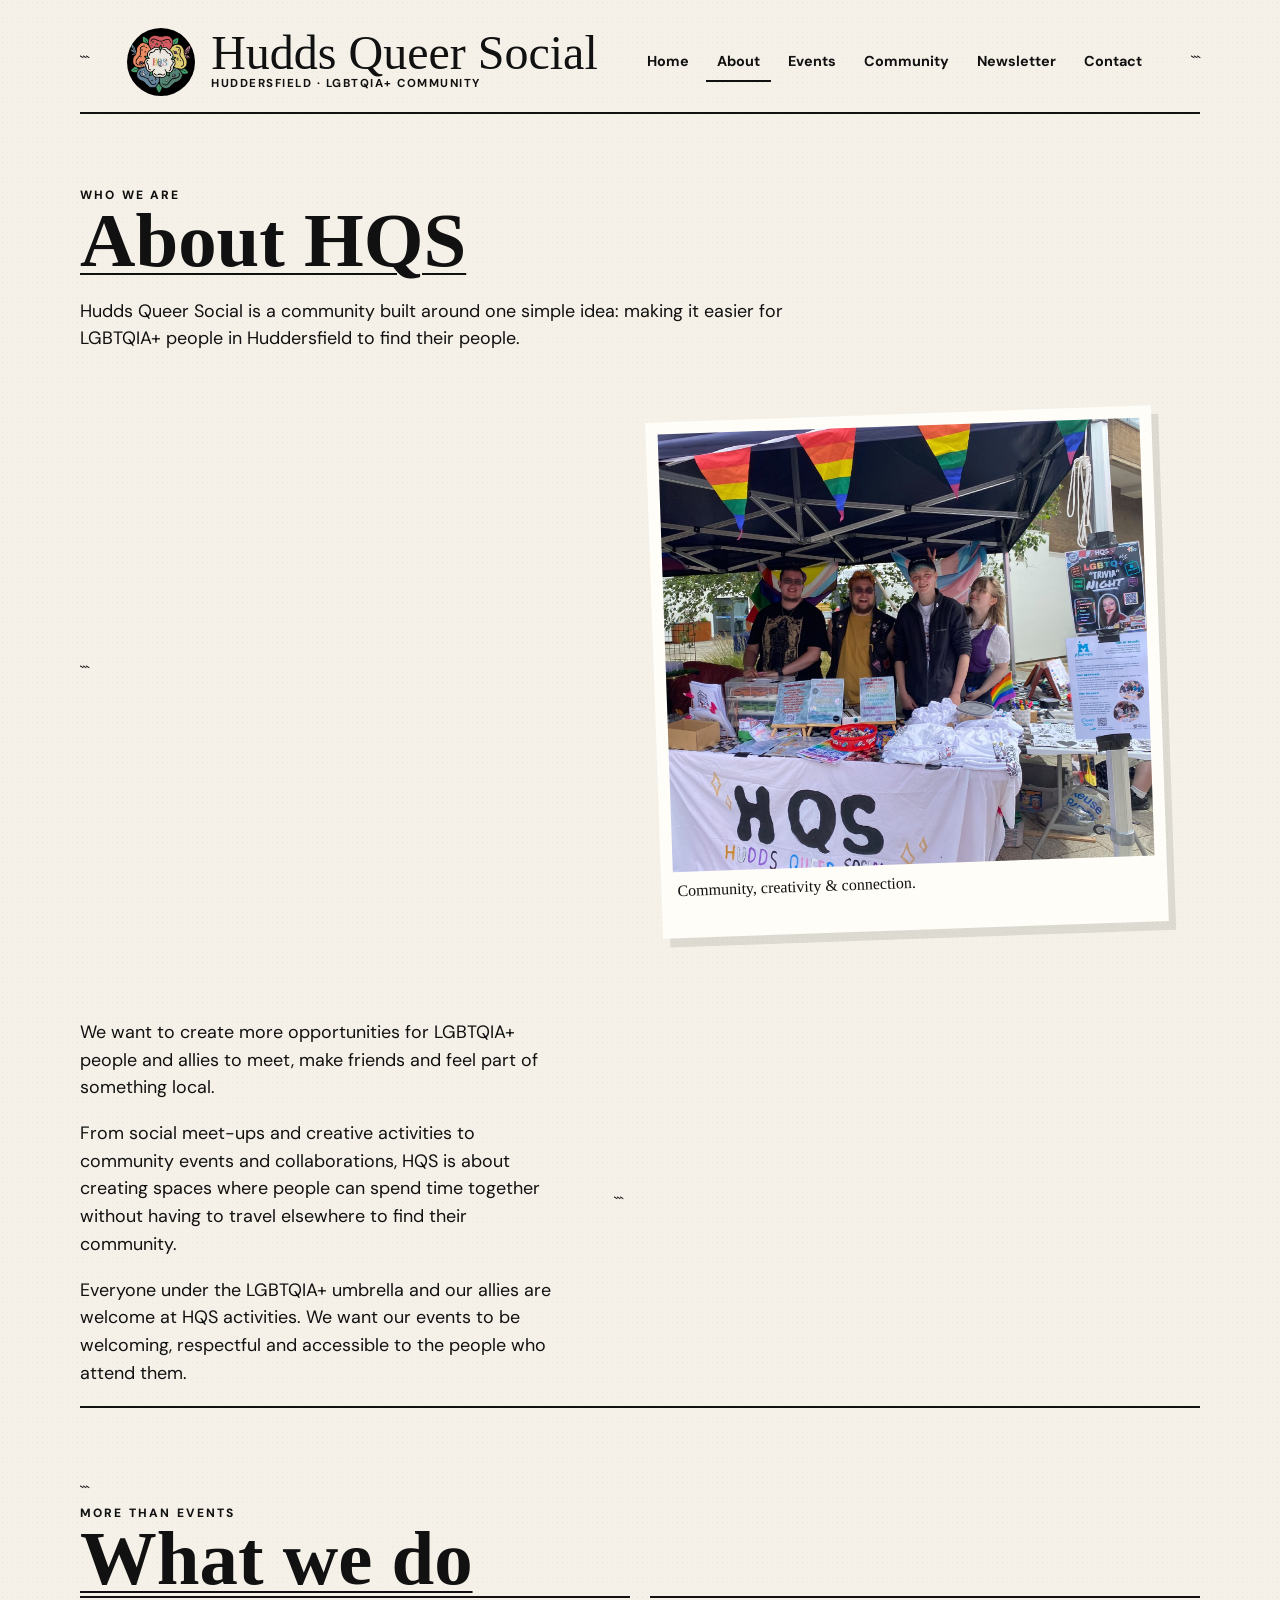
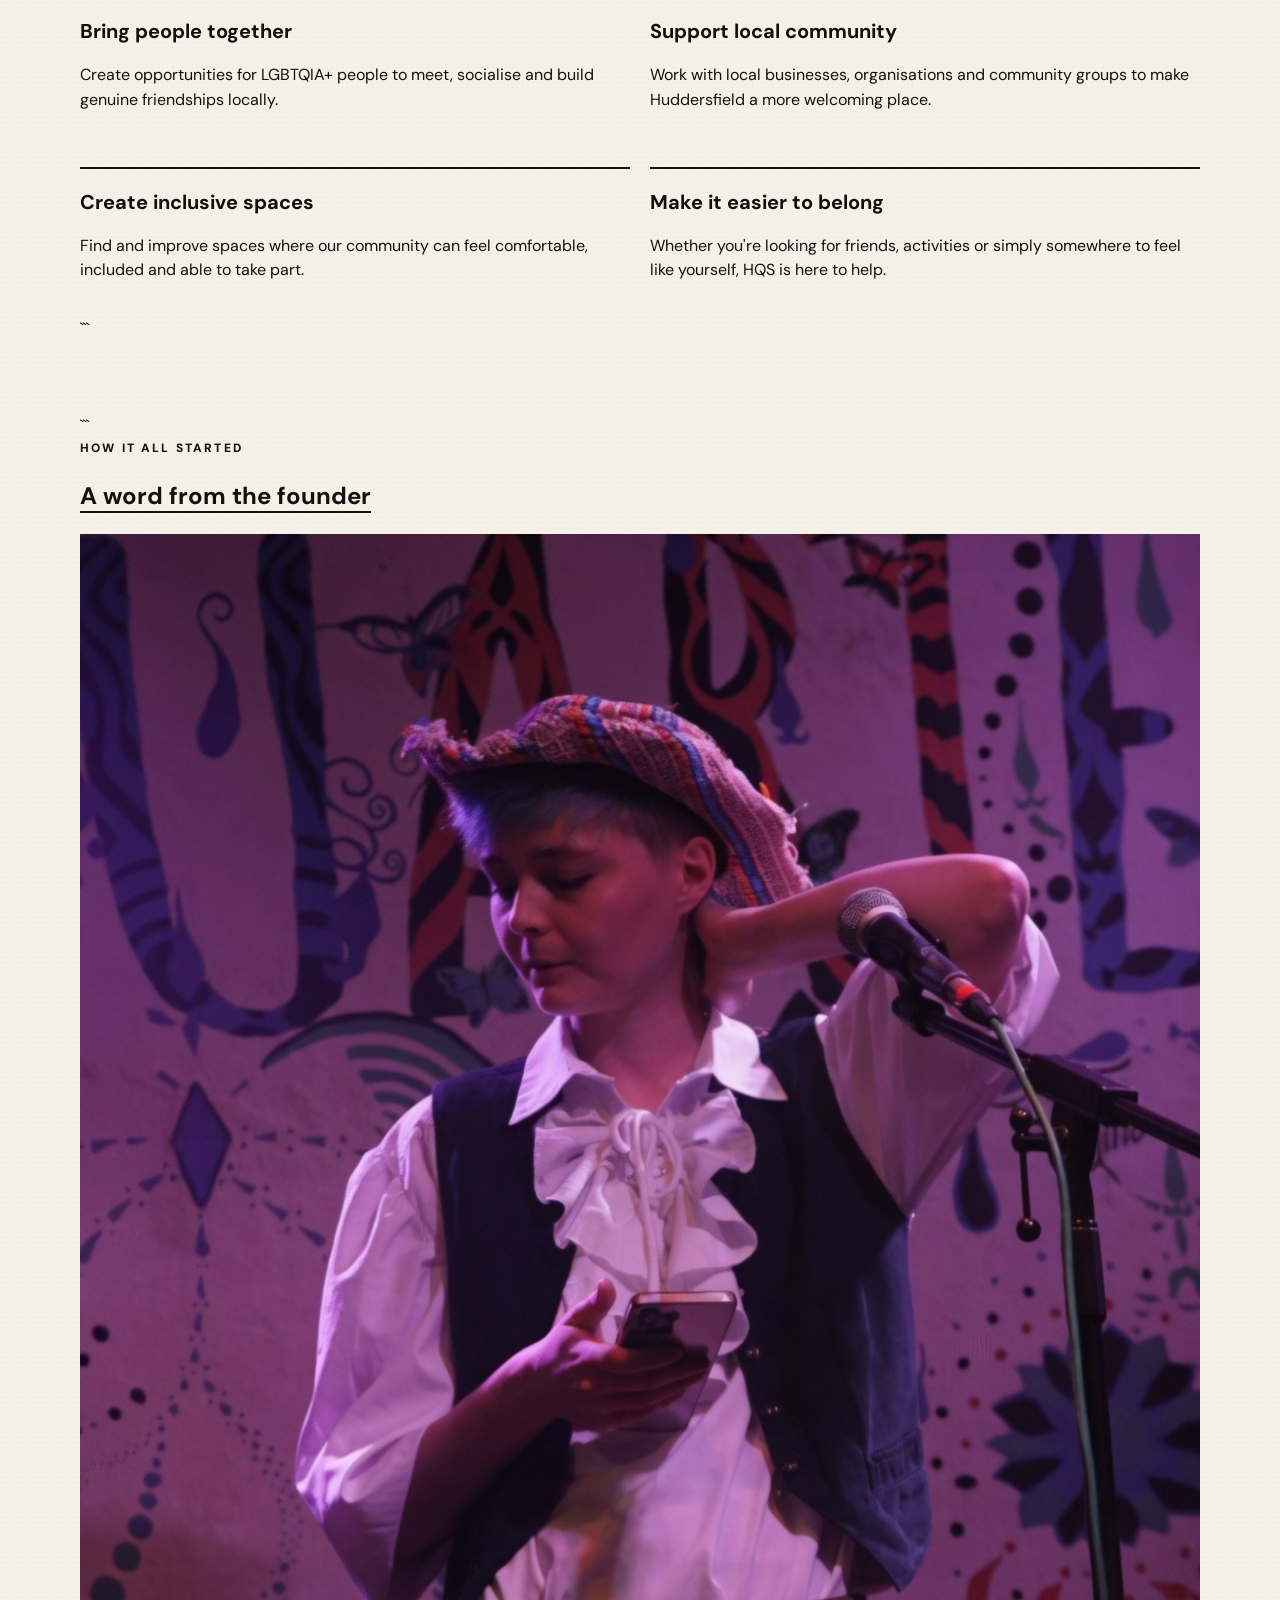
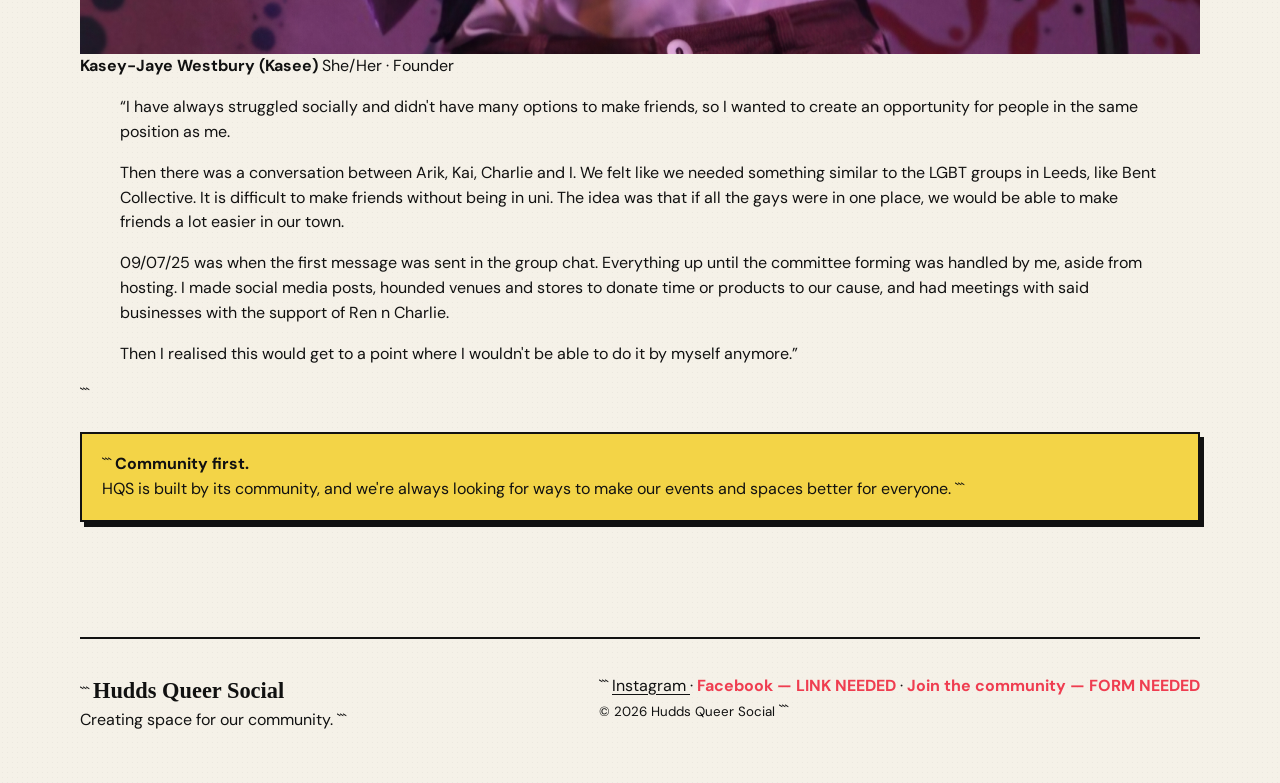
==== about.html @ 6a16d5b5 "Refactor about.html for improved structure and clarity" ====
<!doctype html>

<html lang="en-GB">

<head>
<meta charset="utf-8">
<meta name="viewport" content="width=device-width, initial-scale=1">

<title>About | Hudds Queer Social</title>

<meta
name="description"
content="Learn more about Hudds Queer Social, our community and the people behind it."

>

<link rel="stylesheet" href="style.css">
</head>

<body>

<div class="site">

<!-- HEADER -->

<header>

  <div class="topline">

```
<a class="brand" href="index.html">

  <img
    src="assets/hqs-logo.jpg"
    alt="Hudds Queer Social logo"
  >

  <div>

    <div class="brand-title">
      Hudds Queer Social
    </div>

    <div class="brand-sub">
      Huddersfield · LGBTQIA+ Community
    </div>

  </div>

</a>


<!-- MOBILE MENU BUTTON -->

<button
  class="menu-toggle"
  type="button"
  aria-label="Open navigation"
  aria-expanded="false"
  aria-controls="main-navigation"
  onclick="toggleMenu()"
>
  ☰
</button>


<!-- NAVIGATION -->

<nav
  id="main-navigation"
  aria-label="Main navigation"
>

  <a href="index.html">
    Home
  </a>

  <a
    href="about.html"
    aria-current="page"
  >
    About
  </a>

  <a href="events.html">
    Events
  </a>

  <a href="community.html">
    Community
  </a>

  <a href="newsletter.html">
    Newsletter
  </a>

  <a href="contact.html">
    Contact
  </a>

</nav>
```

  </div>

</header>

<!-- MAIN -->

<main class="page">

  <!-- INTRO -->

  <div class="kicker">
    Who we are
  </div>

  <h1 class="page-title under">
    About HQS
  </h1>

  <p class="page-intro">
    Hudds Queer Social is a community built around one simple idea:
    making it easier for LGBTQIA+ people in Huddersfield to find
    their people.
  </p>

  <!-- ABOUT HQS -->

  <div class="about-grid">

```
<figure class="polaroid">

  <img
    src="assets/community.jpg"
    alt="Hudds Queer Social community stall"
  >

  <figcaption>
    Community, creativity &amp; connection.
  </figcaption>

</figure>


<div class="about-text">

  <p>
    We want to create more opportunities for LGBTQIA+ people
    and allies to meet, make friends and feel part of something
    local.
  </p>


  <p>
    From social meet-ups and creative activities to community
    events and collaborations, HQS is about creating spaces where
    people can spend time together without having to travel
    elsewhere to find their community.
  </p>


  <p>
    Everyone under the LGBTQIA+ umbrella and our allies are
    welcome at HQS activities. We want our events to be
    welcoming, respectful and accessible to the people who
    attend them.
  </p>

</div>
```

  </div>

  <!-- WHAT WE DO -->

  <section class="section">

```
<div class="kicker">
  More than events
</div>


<h2 class="under">
  What we do
</h2>


<div class="resources">


  <article class="resource">

    <h3>
      Bring people together
    </h3>

    <p>
      Create opportunities for LGBTQIA+ people to meet,
      socialise and build genuine friendships locally.
    </p>

  </article>


  <article class="resource">

    <h3>
      Support local community
    </h3>

    <p>
      Work with local businesses, organisations and community
      groups to make Huddersfield a more welcoming place.
    </p>

  </article>


  <article class="resource">

    <h3>
      Create inclusive spaces
    </h3>

    <p>
      Find and improve spaces where our community can feel
      comfortable, included and able to take part.
    </p>

  </article>


  <article class="resource">

    <h3>
      Make it easier to belong
    </h3>

    <p>
      Whether you're looking for friends, activities or simply
      somewhere to feel like yourself, HQS is here to help.
    </p>

  </article>


</div>
```

  </section>

  <!-- FOUNDER -->

  <section class="founder-section">

```
<div class="kicker">
  How it all started
</div>


<h2 class="under">
  A word from the founder
</h2>


<div class="founder-box">


  <!-- KASEE'S PHOTO -->

  <div class="founder-photo">

    <img
      src="assets/HQS_04.jpg"
      alt="Kasey-Jaye Westbury, founder of Hudds Queer Social"
    >

  </div>


  <!-- KASEE'S WORDS -->

  <div class="founder-words">


    <div class="founder-name">

      <strong>
        Kasey-Jaye Westbury (Kasee)
      </strong>

      <span>
        She/Her · Founder
      </span>

    </div>


    <blockquote>


      <p>
        “I have always struggled socially and didn't have many
        options to make friends, so I wanted to create an
        opportunity for people in the same position as me.
      </p>


      <p>
        Then there was a conversation between Arik, Kai, Charlie
        and I. We felt like we needed something similar to the
        LGBT groups in Leeds, like Bent Collective. It is
        difficult to make friends without being in uni. The idea
        was that if all the gays were in one place, we would be
        able to make friends a lot easier in our town.
      </p>


      <p>
        09/07/25 was when the first message was sent in the group
        chat. Everything up until the committee forming was
        handled by me, aside from hosting. I made social media
        posts, hounded venues and stores to donate time or
        products to our cause, and had meetings with said
        businesses with the support of Ren n Charlie.
      </p>


      <p>
        Then I realised this would get to a point where I
        wouldn't be able to do it by myself anymore.”
      </p>


    </blockquote>

  </div>


</div>
```

  </section>

  <!-- COMMUNITY NOTICE -->

  <div class="notice">

```
<strong>
  Community first.
</strong>

<br>

HQS is built by its community, and we're always looking for
ways to make our events and spaces better for everyone.
```

  </div>

</main>

<!-- FOOTER -->

<footer>

  <div>

```
<strong>
  Hudds Queer Social
</strong>

<br>

Creating space for our community.
```

  </div>

  <div>

```
<a
  href="https://www.instagram.com/huddsqueersocial?stkn=bHljdDIxYmRwODU="
  target="_blank"
  rel="noopener"
>
  Instagram
</a>

·

<span class="link-needed">
  Facebook — LINK NEEDED
</span>

·

<span class="link-needed">
  Join the community — FORM NEEDED
</span>

<br>

<small>
  © 2026 Hudds Queer Social
</small>
```

  </div>

</footer>

</div>

<!-- MOBILE MENU SCRIPT -->

<script>

function toggleMenu() {

  const nav =
    document.getElementById("main-navigation");

  const button =
    document.querySelector(".menu-toggle");


  const isOpen =
    nav.classList.toggle("menu-open");


  button.setAttribute(
    "aria-expanded",
    isOpen
  );


  button.setAttribute(
    "aria-label",
    isOpen
      ? "Close navigation"
      : "Open navigation"
  );

}

</script>

</body>
</html>
---- style.css ----
@import url('https://fonts.googleapis.com/css2?family=DM+Sans:wght@400;500;600;700&family=Permanent+Marker&display=swap');

:root {
  --paper: #f5f1e8;
  --paper-dark: #e9e2d5;
  --ink: #111111;
  --muted: #55504a;
  --white: #fffdf8;
  --accent: #ef3d50;
  --yellow: #f3d447;
  --blue: #6c82b2;
  --green: #78a98b;
  --pink: #eaa1ad;
  --shadow: 7px 9px 0 rgba(17,17,17,.10);
}

* {
  box-sizing: border-box;
}

html {
  scroll-behavior: smooth;
}

body {
  margin: 0;
  color: var(--ink);
  background:
    radial-gradient(rgba(0,0,0,.035) .7px, transparent .7px) 0 0/5px 5px,
    var(--paper);
  font-family: "DM Sans", Arial, sans-serif;
  line-height: 1.55;
}

a {
  color: inherit;
}

img {
  max-width: 100%;
  display: block;
}

.site {
  width: min(1120px, calc(100% - 28px));
  margin: 0 auto;
}


/* =========================
   HEADER
   ========================= */

header {
  padding: 28px 0 12px;
}

.topline {
  display: flex;
  align-items: center;
  justify-content: space-between;
  gap: 20px;
  border-bottom: 2px solid var(--ink);
  padding-bottom: 16px;
}

.brand {
  display: flex;
  align-items: center;
  gap: 16px;
  text-decoration: none;
}

.brand img {
  width: 68px;
  height: 68px;
  object-fit: cover;
  border-radius: 50%;
  filter: saturate(.95);
}

.brand-title {
  font-family: "Permanent Marker", cursive;
  font-size: clamp(1.7rem, 4vw, 3rem);
  line-height: .9;
}

.brand-sub {
  text-transform: uppercase;
  letter-spacing: .13em;
  font-size: .72rem;
  font-weight: 700;
}

nav {
  display: flex;
  flex-wrap: wrap;
  justify-content: flex-end;
  gap: 6px;
}

nav a {
  padding: 8px 11px;
  text-decoration: none;
  font-weight: 700;
  font-size: .9rem;
  border-bottom: 2px solid transparent;
}

nav a:hover,
nav a[aria-current="page"] {
  border-bottom-color: var(--ink);
}


/* =========================
   HAMBURGER
   ========================= */

.menu-toggle {
  display: none;
  align-items: center;
  justify-content: center;

  width: 48px;
  height: 48px;

  background: var(--ink);
  color: white;

  border: 2px solid var(--ink);

  font-size: 1.6rem;
  line-height: 1;

  cursor: pointer;

  box-shadow: 4px 4px 0 var(--accent);

  z-index: 1001;
}


/* =========================
   HERO
   ========================= */

.hero {
  min-height: 610px;
  display: grid;
  grid-template-columns: 1.08fr .92fr;
  align-items: center;
  gap: 55px;
  padding: 55px 25px 75px;
}

.kicker {
  text-transform: uppercase;
  letter-spacing: .18em;
  font-size: .75rem;
  font-weight: 800;
}

.hand {
  font-family: "Permanent Marker", cursive;
}

.hero h1 {
  font-family: "Permanent Marker", cursive;
  font-size: clamp(3.8rem, 9vw, 7.6rem);
  line-height: .82;
  margin: 12px 0 25px;
  letter-spacing: -.03em;
}

.hero h1 span {
  display: block;
}

.hero-copy {
  max-width: 610px;
  font-size: clamp(1.05rem, 2vw, 1.3rem);
}

.hero-actions {
  display: flex;
  gap: 12px;
  flex-wrap: wrap;
  margin-top: 26px;
}


/* =========================
   BUTTONS
   ========================= */

.btn {
  display: inline-block;
  text-decoration: none;
  background: var(--ink);
  color: white;
  padding: 12px 18px;
  font-weight: 800;
  border: 2px solid var(--ink);
  box-shadow: 4px 5px 0 var(--accent);

  transition:
    transform .15s ease,
    box-shadow .15s ease;
}

.btn:hover {
  transform: translate(-2px, -2px);
  box-shadow: 6px 7px 0 var(--accent);
}

.btn.secondary {
  background: transparent;
  color: var(--ink);
  box-shadow: 4px 5px 0 var(--blue);
}

.btn.secondary:hover {
  box-shadow: 6px 7px 0 var(--blue);
}

.btn:active {
  transform: translate(2px, 2px);
  box-shadow: 2px 3px 0 var(--accent);
}

.btn.secondary:active {
  box-shadow: 2px 3px 0 var(--blue);
}


/* =========================
   HERO PHOTO
   ========================= */

.hero-photo {
  position: relative;
  transform: rotate(2deg);
  background: var(--white);
  padding: 12px 12px 28px;
  box-shadow: var(--shadow);
}

.hero-photo img {
  width: 100%;
  aspect-ratio: 1.05;
  object-fit: cover;
}

.hero-photo::after {
  content: "HUDDS QUEER SOCIAL";
  position: absolute;
  bottom: 4px;
  left: 16px;
  font-family: "Permanent Marker", cursive;
  font-size: 1rem;
}

.tape {
  position: absolute;
  width: 110px;
  height: 25px;
  background: rgba(240,212,112,.72);
  top: -10px;
  left: 35%;
  transform: rotate(-4deg);
}


/* =========================
   SECTIONS
   ========================= */

.section {
  padding: 72px 0;
  border-top: 2px solid var(--ink);
}

.section-heading {
  display: flex;
  align-items: end;
  justify-content: space-between;
  gap: 20px;
  margin-bottom: 35px;
}

.section h2,
.page-title {
  font-family: "Permanent Marker", cursive;
  font-size: clamp(2.4rem, 6vw, 4.8rem);
  line-height: .95;
  margin: 0;
}

.under {
  text-decoration: underline;
  text-decoration-thickness: 2px;
  text-underline-offset: 7px;
}


/* =========================
   HOMEPAGE EVENT CAROUSEL
   ========================= */

.events {
  display: flex;
  gap: 22px;

  overflow-x: auto;
  overflow-y: visible;

  scroll-snap-type: x mandatory;
  scroll-behavior: smooth;

  padding: 5px 5px 15px;

  -webkit-overflow-scrolling: touch;

  scrollbar-width: none;
}

.events::-webkit-scrollbar {
  display: none;
}


/* Three cards visible at once */

.events .card {
  flex: 0 0 calc((100% - 44px) / 3);
  scroll-snap-align: start;
}


/* =========================
   EVENT CARDS
   ========================= */

.card {
  background: var(--white);
  border: 2px solid var(--ink);
  padding: 23px;
  box-shadow: 5px 6px 0 var(--paper-dark);
  position: relative;
  min-width: 0;
}

.events .card:nth-child(2) {
  transform: rotate(-1deg);
}

.events .card:nth-child(3) {
  transform: rotate(1deg);
}

.events .card:nth-child(5) {
  transform: rotate(-1deg);
}

.events .card:nth-child(6) {
  transform: rotate(1deg);
}

.card .date {
  font-weight: 800;
  text-transform: uppercase;
  letter-spacing: .08em;
  font-size: .78rem;
}

.card h3 {
  font-size: 1.45rem;
  margin: 8px 0;
}

.card p {
  color: var(--muted);
  margin: 6px 0;
}

.tag {
  display: inline-block;
  margin-top: 12px;
  padding: 5px 8px;
  border: 2px solid var(--ink);
  font-size: .72rem;
  font-weight: 800;
  text-transform: uppercase;
}


/* =========================
   EVENTS PAGE
   ========================= */

.event-week {
  margin: 50px 0;
}

.event-week-title {
  font-family: "Permanent Marker", cursive;
  font-size: 2.5rem;
  margin: 0 0 18px;
}

.event-list {
  display: flex;
  flex-direction: column;
  gap: 12px;
}

.event-item {
  background: var(--white);
  border: 2px solid var(--ink);
  box-shadow: 4px 5px 0 var(--paper-dark);
}

.event-item summary {
  list-style: none;
  cursor: pointer;

  display: grid;
  grid-template-columns: 90px 1fr auto;

  align-items: center;

  gap: 20px;
  padding: 18px 20px;
}

.event-item summary::-webkit-details-marker {
  display: none;
}

.event-item summary::after {
  content: "+";
  font-size: 1.6rem;
  font-weight: 700;
}

.event-item[open] summary::after {
  content: "−";
}

.event-date {
  font-weight: 800;
  text-transform: uppercase;
  letter-spacing: .06em;
}

.event-main h3 {
  margin: 0;
  font-size: 1.25rem;
}

.event-main p {
  margin: 3px 0 0;
  color: var(--muted);
}

.event-meta {
  display: flex;
  align-items: center;
  gap: 10px;
  white-space: nowrap;
}

.event-meta .tag {
  margin-top: 0;
}

.event-details {
  border-top: 2px solid var(--ink);
  padding: 18px 20px 22px;
  background: var(--paper);
}

.event-details p {
  margin: 0 0 12px;
}

.event-details p:last-child {
  margin-bottom: 0;
}


/* =========================
   ABOUT
   ========================= */

.about-grid {
  display: grid;
  grid-template-columns: .9fr 1.1fr;
  gap: 55px;
  align-items: center;
}

.polaroid {
  background: var(--white);
  padding: 12px 12px 34px;
  box-shadow: var(--shadow);
  transform: rotate(-2deg);
}

.polaroid img {
  aspect-ratio: 1.1;
  object-fit: cover;
}

.polaroid figcaption {
  font-family: "Permanent Marker", cursive;
  padding: 7px 4px 0;
}

.about-text {
  font-size: 1.12rem;
}


/* =========================
   RESOURCES
   ========================= */

.resources {
  display: grid;
  grid-template-columns: repeat(2, 1fr);
  gap: 20px;
}

.resource {
  border-top: 2px solid var(--ink);
  padding: 18px 0;
}

.resource h3 {
  margin: 0 0 5px;
  font-size: 1.25rem;
}


/* =========================
   FOOTER
   ========================= */

footer {
  border-top: 2px solid var(--ink);
  padding: 35px 0 50px;
  display: flex;
  justify-content: space-between;
  gap: 25px;
  flex-wrap: wrap;
}

footer strong {
  font-family: "Permanent Marker", cursive;
  font-size: 1.4rem;
}

footer a {
  text-underline-offset: 3px;
}

.link-needed {
  color: var(--accent);
  font-weight: 700;
}


/* =========================
   GENERAL PAGES
   ========================= */

.page {
  padding: 60px 0 90px;
}

.page-intro {
  max-width: 760px;
  font-size: 1.12rem;
  margin: 20px 0 45px;
}


/* =========================
   NEWSLETTER
   ========================= */

.newsletter-current {
  margin-top: 40px;
}

.newsletter-heading {
  display: flex;
  align-items: end;
  justify-content: space-between;
  gap: 25px;
  margin-bottom: 25px;
}

.newsletter-heading h2 {
  font-family: "Permanent Marker", cursive;
  font-size: clamp(2rem, 5vw, 3.5rem);
  line-height: 1;
  margin: 5px 0 0;
}

.newsletter-heading a {
  font-weight: 800;
  text-underline-offset: 4px;
}

.newsletter-pdf {
  width: 100%;
  background: var(--paper-dark);
  border-top: 2px solid var(--ink);
  border-bottom: 2px solid var(--ink);
}

.newsletter-pdf iframe {
  display: block;
  width: 100%;
  height: 900px;
  border: 0;
  background: white;
}

.newsletter-archive {
  margin-top: 80px;
  padding-top: 50px;
  border-top: 2px solid var(--ink);
}

.newsletter-archive h2 {
  font-family: "Permanent Marker", cursive;
  font-size: clamp(2.4rem, 6vw, 4.8rem);
  line-height: .95;
  margin: 5px 0 30px;
}

.newsletter-list {
  display: flex;
  flex-direction: column;
  gap: 12px;
}

.newsletter-item {
  display: flex;
  align-items: center;
  justify-content: space-between;
  gap: 20px;

  padding: 18px 20px;

  background: var(--white);
  border: 2px solid var(--ink);
  box-shadow: 4px 5px 0 var(--paper-dark);

  text-decoration: none;

  transition:
    transform .15s ease,
    box-shadow .15s ease;
}

.newsletter-item:hover {
  transform: translate(-2px, -2px);
  box-shadow: 6px 7px 0 var(--accent);
}

.newsletter-item strong {
  text-decoration: underline;
  text-underline-offset: 4px;
}


/* =========================
   NOTICE
   ========================= */

.notice {
  background: var(--yellow);
  border: 2px solid var(--ink);
  padding: 18px 20px;
  margin: 25px 0;
  box-shadow: 4px 5px 0 var(--ink);
}


/* =========================
   MOBILE
   ========================= */

@media (max-width: 800px) {

  .topline {
    align-items: center;
    position: relative;
  }


  /* Show hamburger */

  .menu-toggle {
    display: flex;
  }


  /* Full-screen drawer */

  nav {
    position: fixed;

    top: 0;
    right: 0;

    width: 100%;
    height: 100vh;
    height: 100dvh;

    background: var(--paper);

    display: flex;
    flex-direction: column;

    justify-content: center;
    align-items: center;

    gap: 12px;

    padding: 80px 30px 40px;

    z-index: 1000;

    transform: translateX(100%);

    transition: transform .3s ease;

    overflow-y: auto;
  }


  nav.menu-open {
    transform: translateX(0);
  }


  nav a {
    font-family: "Permanent Marker", cursive;

    font-size: 2rem;

    padding: 8px 15px;

    border-bottom: 2px solid transparent;

    text-decoration: none;
  }


  nav a:hover,
  nav a[aria-current="page"] {
    border-bottom-color: var(--ink);
  }


  /* Stop background scrolling while menu is open */

  body:has(nav.menu-open) {
    overflow: hidden;
  }


  .hero {
    grid-template-columns: 1fr;
    gap: 35px;
    padding-top: 35px;
  }


  .hero h1 {
    font-size: clamp(3.6rem, 18vw, 6rem);
  }


  /* One homepage event card visible at a time on mobile */

  .events .card {
    flex: 0 0 85%;
  }


  .about-grid {
    grid-template-columns: 1fr;
  }


  .resources {
    grid-template-columns: 1fr;
  }


  .event-item summary {
    grid-template-columns: 70px 1fr auto;
    gap: 12px;
  }


  .event-meta {
    flex-direction: column;
    align-items: flex-end;
    gap: 5px;
  }


  .newsletter-heading {
    align-items: flex-start;
    flex-direction: column;
  }


  .newsletter-pdf iframe {
    height: 75vh;
    min-height: 600px;
  }

}


/* =========================
   SMALL PHONES
   ========================= */

@media (max-width: 500px) {

  .site {
    width: min(100% - 20px, 1120px);
  }


  .brand {
    gap: 10px;
  }


  .brand img {
    width: 55px;
    height: 55px;
  }


  .brand-title {
    font-size: 1.65rem;
  }


  .brand-sub {
    font-size: .58rem;
  }


  .menu-toggle {
    width: 44px;
    height: 44px;
  }


  nav a {
    font-size: 2rem;
  }


  .hero {
    padding-left: 5px;
    padding-right: 5px;
  }


  .section {
    padding: 50px 0;
  }


  .event-item summary {
    grid-template-columns: 1fr auto;
  }


  .event-date {
    grid-column: 1 / -1;
  }


  .event-main {
    grid-column: 1;
  }


  .event-meta {
    grid-column: 2;
    grid-row: 2;
  }


  .newsletter-pdf iframe {
    height: 70vh;
    min-height: 500px;
  }


  .newsletter-item {
    align-items: flex-start;
    flex-direction: column;
    gap: 5px;
  }

}
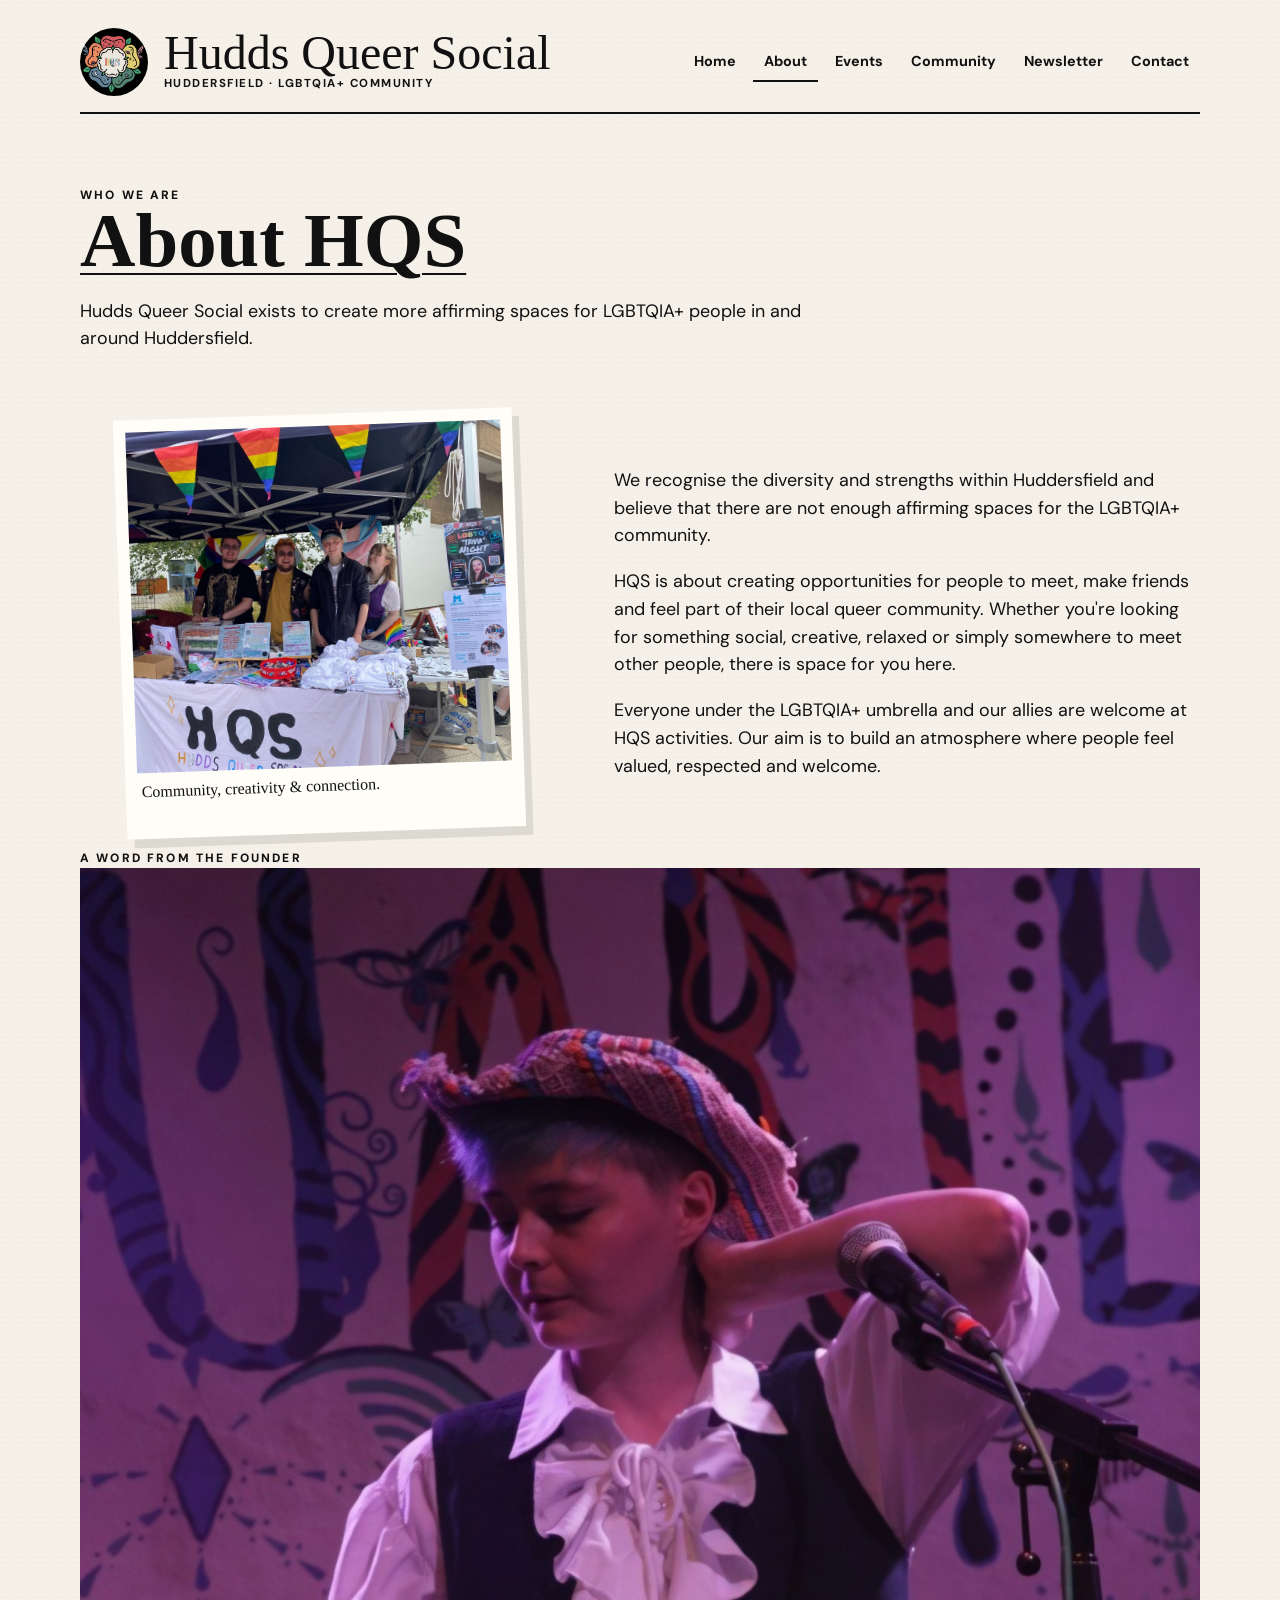
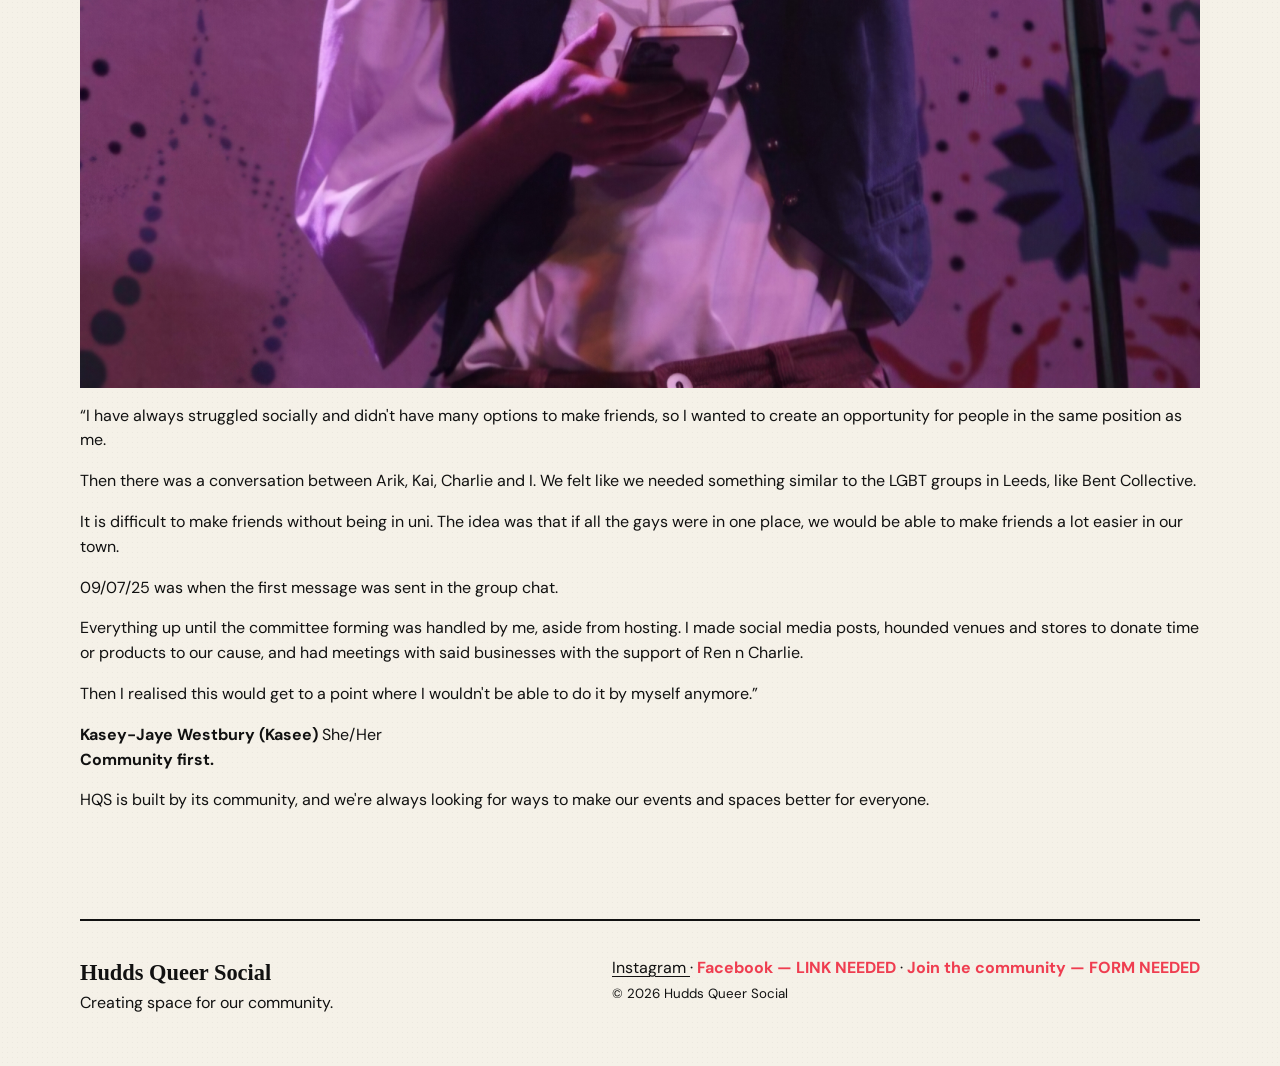
==== commit b3f9a709: "Refactor about.html for clarity and structure Updated the description meta tag and improved the stru" ====
--- a/about.html
+++ b/about.html
@@ -1,5 +1,4 @@
 <!doctype html>
-
 <html lang="en-GB">
 
 <head>
@@ -9,9 +8,8 @@
 <title>About | Hudds Queer Social</title>
 
 <meta
-name="description"
-content="Learn more about Hudds Queer Social, our community and the people behind it."
-
+  name="description"
+  content="Learn about Hudds Queer Social, why it was created and the people behind the community."
 >
 
 <link rel="stylesheet" href="style.css">
@@ -21,95 +19,70 @@
 
 <div class="site">
 
-<!-- HEADER -->
-
 <header>
 
   <div class="topline">
 
-```
-<a class="brand" href="index.html">
-
-  <img
-    src="assets/hqs-logo.jpg"
-    alt="Hudds Queer Social logo"
-  >
-
-  <div>
-
-    <div class="brand-title">
-      Hudds Queer Social
-    </div>
-
-    <div class="brand-sub">
-      Huddersfield · LGBTQIA+ Community
-    </div>
-
-  </div>
-
-</a>
-
-
-<!-- MOBILE MENU BUTTON -->
-
-<button
-  class="menu-toggle"
-  type="button"
-  aria-label="Open navigation"
-  aria-expanded="false"
-  aria-controls="main-navigation"
-  onclick="toggleMenu()"
->
-  ☰
-</button>
-
-
-<!-- NAVIGATION -->
-
-<nav
-  id="main-navigation"
-  aria-label="Main navigation"
->
-
-  <a href="index.html">
-    Home
-  </a>
-
-  <a
-    href="about.html"
-    aria-current="page"
-  >
-    About
-  </a>
-
-  <a href="events.html">
-    Events
-  </a>
-
-  <a href="community.html">
-    Community
-  </a>
-
-  <a href="newsletter.html">
-    Newsletter
-  </a>
-
-  <a href="contact.html">
-    Contact
-  </a>
-
-</nav>
-```
+    <a class="brand" href="index.html">
+
+      <img
+        src="assets/hqs-logo.jpg"
+        alt="Hudds Queer Social logo"
+      >
+
+      <div>
+        <div class="brand-title">
+          Hudds Queer Social
+        </div>
+
+        <div class="brand-sub">
+          Huddersfield · LGBTQIA+ Community
+        </div>
+      </div>
+
+    </a>
+
+    <button
+      class="menu-toggle"
+      type="button"
+      aria-label="Open navigation"
+      aria-expanded="false"
+      aria-controls="main-navigation"
+      onclick="toggleMenu()"
+    >
+      ☰
+    </button>
+
+    <nav
+      id="main-navigation"
+      aria-label="Main navigation"
+    >
+
+      <a href="index.html">Home</a>
+
+      <a
+        href="about.html"
+        aria-current="page"
+      >
+        About
+      </a>
+
+      <a href="events.html">Events</a>
+
+      <a href="community.html">Community</a>
+
+      <a href="newsletter.html">Newsletter</a>
+
+      <a href="contact.html">Contact</a>
+
+    </nav>
 
   </div>
 
 </header>
 
-<!-- MAIN -->
 
 <main class="page">
-
-  <!-- INTRO -->
 
   <div class="kicker">
     Who we are
@@ -120,306 +93,205 @@
   </h1>
 
   <p class="page-intro">
-    Hudds Queer Social is a community built around one simple idea:
-    making it easier for LGBTQIA+ people in Huddersfield to find
-    their people.
+    Hudds Queer Social exists to create more affirming spaces for
+    LGBTQIA+ people in and around Huddersfield.
   </p>
 
+
   <!-- ABOUT HQS -->
 
   <div class="about-grid">
 
-```
-<figure class="polaroid">
-
-  <img
-    src="assets/community.jpg"
-    alt="Hudds Queer Social community stall"
-  >
-
-  <figcaption>
-    Community, creativity &amp; connection.
-  </figcaption>
-
-</figure>
-
-
-<div class="about-text">
-
-  <p>
-    We want to create more opportunities for LGBTQIA+ people
-    and allies to meet, make friends and feel part of something
-    local.
-  </p>
-
-
-  <p>
-    From social meet-ups and creative activities to community
-    events and collaborations, HQS is about creating spaces where
-    people can spend time together without having to travel
-    elsewhere to find their community.
-  </p>
-
-
-  <p>
-    Everyone under the LGBTQIA+ umbrella and our allies are
-    welcome at HQS activities. We want our events to be
-    welcoming, respectful and accessible to the people who
-    attend them.
-  </p>
+    <figure class="polaroid">
+
+      <img
+        src="assets/community.jpg"
+        alt="Hudds Queer Social community stall"
+      >
+
+      <figcaption>
+        Community, creativity &amp; connection.
+      </figcaption>
+
+    </figure>
+
+
+    <div class="about-text">
+
+      <p>
+        We recognise the diversity and strengths within Huddersfield
+        and believe that there are not enough affirming spaces for
+        the LGBTQIA+ community.
+      </p>
+
+      <p>
+        HQS is about creating opportunities for people to meet,
+        make friends and feel part of their local queer community.
+        Whether you're looking for something social, creative,
+        relaxed or simply somewhere to meet other people, there is
+        space for you here.
+      </p>
+
+      <p>
+        Everyone under the LGBTQIA+ umbrella and our allies are
+        welcome at HQS activities. Our aim is to build an atmosphere
+        where people feel valued, respected and welcome.
+      </p>
+
+    </div>
+
+  </div>
+
+
+  <!-- FOUNDER -->
+
+  <section class="founder-section">
+
+    <div class="kicker">
+      A word from the founder
+    </div>
+
+    <div class="founder-box">
+
+      <div class="founder-image">
+
+        <img
+          src="assets/HQS_04.jpg"
+          alt="Kasey-Jaye Westbury, founder of Hudds Queer Social"
+        >
+
+      </div>
+
+
+      <div class="founder-content">
+
+        <div class="founder-quote">
+
+          <p>
+            “I have always struggled socially and didn't have many
+            options to make friends, so I wanted to create an
+            opportunity for people in the same position as me.
+          </p>
+
+          <p>
+            Then there was a conversation between Arik, Kai, Charlie
+            and I. We felt like we needed something similar to the
+            LGBT groups in Leeds, like Bent Collective.
+          </p>
+
+          <p>
+            It is difficult to make friends without being in uni.
+            The idea was that if all the gays were in one place,
+            we would be able to make friends a lot easier in our town.
+          </p>
+
+          <p>
+            09/07/25 was when the first message was sent in the
+            group chat.
+          </p>
+
+          <p>
+            Everything up until the committee forming was handled
+            by me, aside from hosting. I made social media posts,
+            hounded venues and stores to donate time or products to
+            our cause, and had meetings with said businesses with
+            the support of Ren n Charlie.
+          </p>
+
+          <p>
+            Then I realised this would get to a point where I
+            wouldn't be able to do it by myself anymore.”
+          </p>
+
+        </div>
+
+
+        <div class="founder-name">
+
+          <strong>
+            Kasey-Jaye Westbury (Kasee)
+          </strong>
+
+          <span>
+            She/Her
+          </span>
+
+        </div>
+
+      </div>
+
+    </div>
+
+  </section>
+
+
+  <!-- COMMUNITY NOTE -->
+
+  <div class="community-note">
+
+    <strong>
+      Community first.
+    </strong>
+
+    <p>
+      HQS is built by its community, and we're always looking for
+      ways to make our events and spaces better for everyone.
+    </p>
+
+  </div>
+
+</main>
+
+
+<footer>
+
+  <div>
+
+    <strong>
+      Hudds Queer Social
+    </strong>
+
+    <br>
+
+    Creating space for our community.
+
+  </div>
+
+
+  <div>
+
+    <a
+      href="https://www.instagram.com/huddsqueersocial?stkn=bHljdDIxYmRwODU="
+      target="_blank"
+      rel="noopener"
+    >
+      Instagram
+    </a>
+
+    ·
+
+    <span class="link-needed">
+      Facebook — LINK NEEDED
+    </span>
+
+    ·
+
+    <span class="link-needed">
+      Join the community — FORM NEEDED
+    </span>
+
+    <br>
+
+    <small>
+      © 2026 Hudds Queer Social
+    </small>
+
+  </div>
+
+</footer>
 
 </div>
-```
-
-  </div>
-
-  <!-- WHAT WE DO -->
-
-  <section class="section">
-
-```
-<div class="kicker">
-  More than events
-</div>
-
-
-<h2 class="under">
-  What we do
-</h2>
-
-
-<div class="resources">
-
-
-  <article class="resource">
-
-    <h3>
-      Bring people together
-    </h3>
-
-    <p>
-      Create opportunities for LGBTQIA+ people to meet,
-      socialise and build genuine friendships locally.
-    </p>
-
-  </article>
-
-
-  <article class="resource">
-
-    <h3>
-      Support local community
-    </h3>
-
-    <p>
-      Work with local businesses, organisations and community
-      groups to make Huddersfield a more welcoming place.
-    </p>
-
-  </article>
-
-
-  <article class="resource">
-
-    <h3>
-      Create inclusive spaces
-    </h3>
-
-    <p>
-      Find and improve spaces where our community can feel
-      comfortable, included and able to take part.
-    </p>
-
-  </article>
-
-
-  <article class="resource">
-
-    <h3>
-      Make it easier to belong
-    </h3>
-
-    <p>
-      Whether you're looking for friends, activities or simply
-      somewhere to feel like yourself, HQS is here to help.
-    </p>
-
-  </article>
-
-
-</div>
-```
-
-  </section>
-
-  <!-- FOUNDER -->
-
-  <section class="founder-section">
-
-```
-<div class="kicker">
-  How it all started
-</div>
-
-
-<h2 class="under">
-  A word from the founder
-</h2>
-
-
-<div class="founder-box">
-
-
-  <!-- KASEE'S PHOTO -->
-
-  <div class="founder-photo">
-
-    <img
-      src="assets/HQS_04.jpg"
-      alt="Kasey-Jaye Westbury, founder of Hudds Queer Social"
-    >
-
-  </div>
-
-
-  <!-- KASEE'S WORDS -->
-
-  <div class="founder-words">
-
-
-    <div class="founder-name">
-
-      <strong>
-        Kasey-Jaye Westbury (Kasee)
-      </strong>
-
-      <span>
-        She/Her · Founder
-      </span>
-
-    </div>
-
-
-    <blockquote>
-
-
-      <p>
-        “I have always struggled socially and didn't have many
-        options to make friends, so I wanted to create an
-        opportunity for people in the same position as me.
-      </p>
-
-
-      <p>
-        Then there was a conversation between Arik, Kai, Charlie
-        and I. We felt like we needed something similar to the
-        LGBT groups in Leeds, like Bent Collective. It is
-        difficult to make friends without being in uni. The idea
-        was that if all the gays were in one place, we would be
-        able to make friends a lot easier in our town.
-      </p>
-
-
-      <p>
-        09/07/25 was when the first message was sent in the group
-        chat. Everything up until the committee forming was
-        handled by me, aside from hosting. I made social media
-        posts, hounded venues and stores to donate time or
-        products to our cause, and had meetings with said
-        businesses with the support of Ren n Charlie.
-      </p>
-
-
-      <p>
-        Then I realised this would get to a point where I
-        wouldn't be able to do it by myself anymore.”
-      </p>
-
-
-    </blockquote>
-
-  </div>
-
-
-</div>
-```
-
-  </section>
-
-  <!-- COMMUNITY NOTICE -->
-
-  <div class="notice">
-
-```
-<strong>
-  Community first.
-</strong>
-
-<br>
-
-HQS is built by its community, and we're always looking for
-ways to make our events and spaces better for everyone.
-```
-
-  </div>
-
-</main>
-
-<!-- FOOTER -->
-
-<footer>
-
-  <div>
-
-```
-<strong>
-  Hudds Queer Social
-</strong>
-
-<br>
-
-Creating space for our community.
-```
-
-  </div>
-
-  <div>
-
-```
-<a
-  href="https://www.instagram.com/huddsqueersocial?stkn=bHljdDIxYmRwODU="
-  target="_blank"
-  rel="noopener"
->
-  Instagram
-</a>
-
-·
-
-<span class="link-needed">
-  Facebook — LINK NEEDED
-</span>
-
-·
-
-<span class="link-needed">
-  Join the community — FORM NEEDED
-</span>
-
-<br>
-
-<small>
-  © 2026 Hudds Queer Social
-</small>
-```
-
-  </div>
-
-</footer>
-
-</div>
-
-<!-- MOBILE MENU SCRIPT -->
+
 
 <script>
 
@@ -431,16 +303,13 @@
   const button =
     document.querySelector(".menu-toggle");
 
-
   const isOpen =
     nav.classList.toggle("menu-open");
-
 
   button.setAttribute(
     "aria-expanded",
     isOpen
   );
-
 
   button.setAttribute(
     "aria-label",
--- a/style.css
+++ b/style.css
@@ -920,4 +920,171 @@
     gap: 5px;
   }
 
-}
+  /* =========================
+   FOUNDER
+   ========================= */
+
+.founder-section {
+  margin-top: 80px;
+  padding-top: 55px;
+  border-top: 2px solid var(--ink);
+}
+
+.founder-box {
+  margin-top: 25px;
+
+  display: grid;
+  grid-template-columns: 300px 1fr;
+
+  gap: 30px;
+
+  background: var(--blue);
+
+  border: 2px solid var(--ink);
+
+  padding: 25px;
+
+  box-shadow: 7px 8px 0 var(--ink);
+
+  transform: rotate(-.4deg);
+}
+
+.founder-image {
+  background: var(--white);
+  padding: 10px;
+  align-self: start;
+  transform: rotate(1.5deg);
+  box-shadow: 4px 5px 0 rgba(17,17,17,.15);
+}
+
+.founder-image img {
+  width: 100%;
+  aspect-ratio: 4 / 5;
+  object-fit: cover;
+}
+
+.founder-content {
+  display: flex;
+  flex-direction: column;
+}
+
+.founder-quote {
+  font-size: 1.05rem;
+}
+
+.founder-quote p {
+  margin: 0 0 17px;
+}
+
+.founder-quote p:last-child {
+  margin-bottom: 25px;
+}
+
+.founder-name {
+  border-top: 2px solid var(--ink);
+  padding-top: 15px;
+
+  display: flex;
+  flex-direction: column;
+}
+
+.founder-name strong {
+  font-family: "Permanent Marker", cursive;
+  font-size: 1.45rem;
+}
+
+.founder-name span {
+  font-size: .85rem;
+  font-weight: 700;
+  text-transform: uppercase;
+  letter-spacing: .08em;
+}
+
+
+/* =========================
+   COMMUNITY NOTE
+   ========================= */
+
+.community-note {
+  background: var(--yellow);
+
+  border: 2px solid var(--ink);
+
+  padding: 22px 25px;
+
+  margin-top: 45px;
+
+  box-shadow: 5px 6px 0 var(--ink);
+
+  transform: rotate(.3deg);
+}
+
+.community-note strong {
+  font-size: 1.4rem;
+}
+
+.community-note p {
+  margin: 5px 0 0;
+}
+
+
+/* =========================
+   FOUNDER MOBILE
+   ========================= */
+
+@media (max-width: 800px) {
+
+  .founder-section {
+    margin-top: 60px;
+    padding-top: 45px;
+  }
+
+  .founder-box {
+    grid-template-columns: 1fr;
+
+    gap: 25px;
+
+    padding: 18px;
+
+    transform: rotate(0);
+  }
+
+  .founder-image {
+    width: 75%;
+    max-width: 320px;
+    margin: 0 auto;
+  }
+
+  .founder-quote {
+    font-size: 1rem;
+  }
+
+}
+
+
+/* =========================
+   FOUNDER SMALL PHONES
+   ========================= */
+
+@media (max-width: 500px) {
+
+  .founder-box {
+    padding: 15px;
+  }
+
+  .founder-image {
+    width: 85%;
+  }
+
+  .founder-quote {
+    font-size: .98rem;
+  }
+
+  .founder-name strong {
+    font-size: 1.25rem;
+  }
+
+}
+
+  
+}
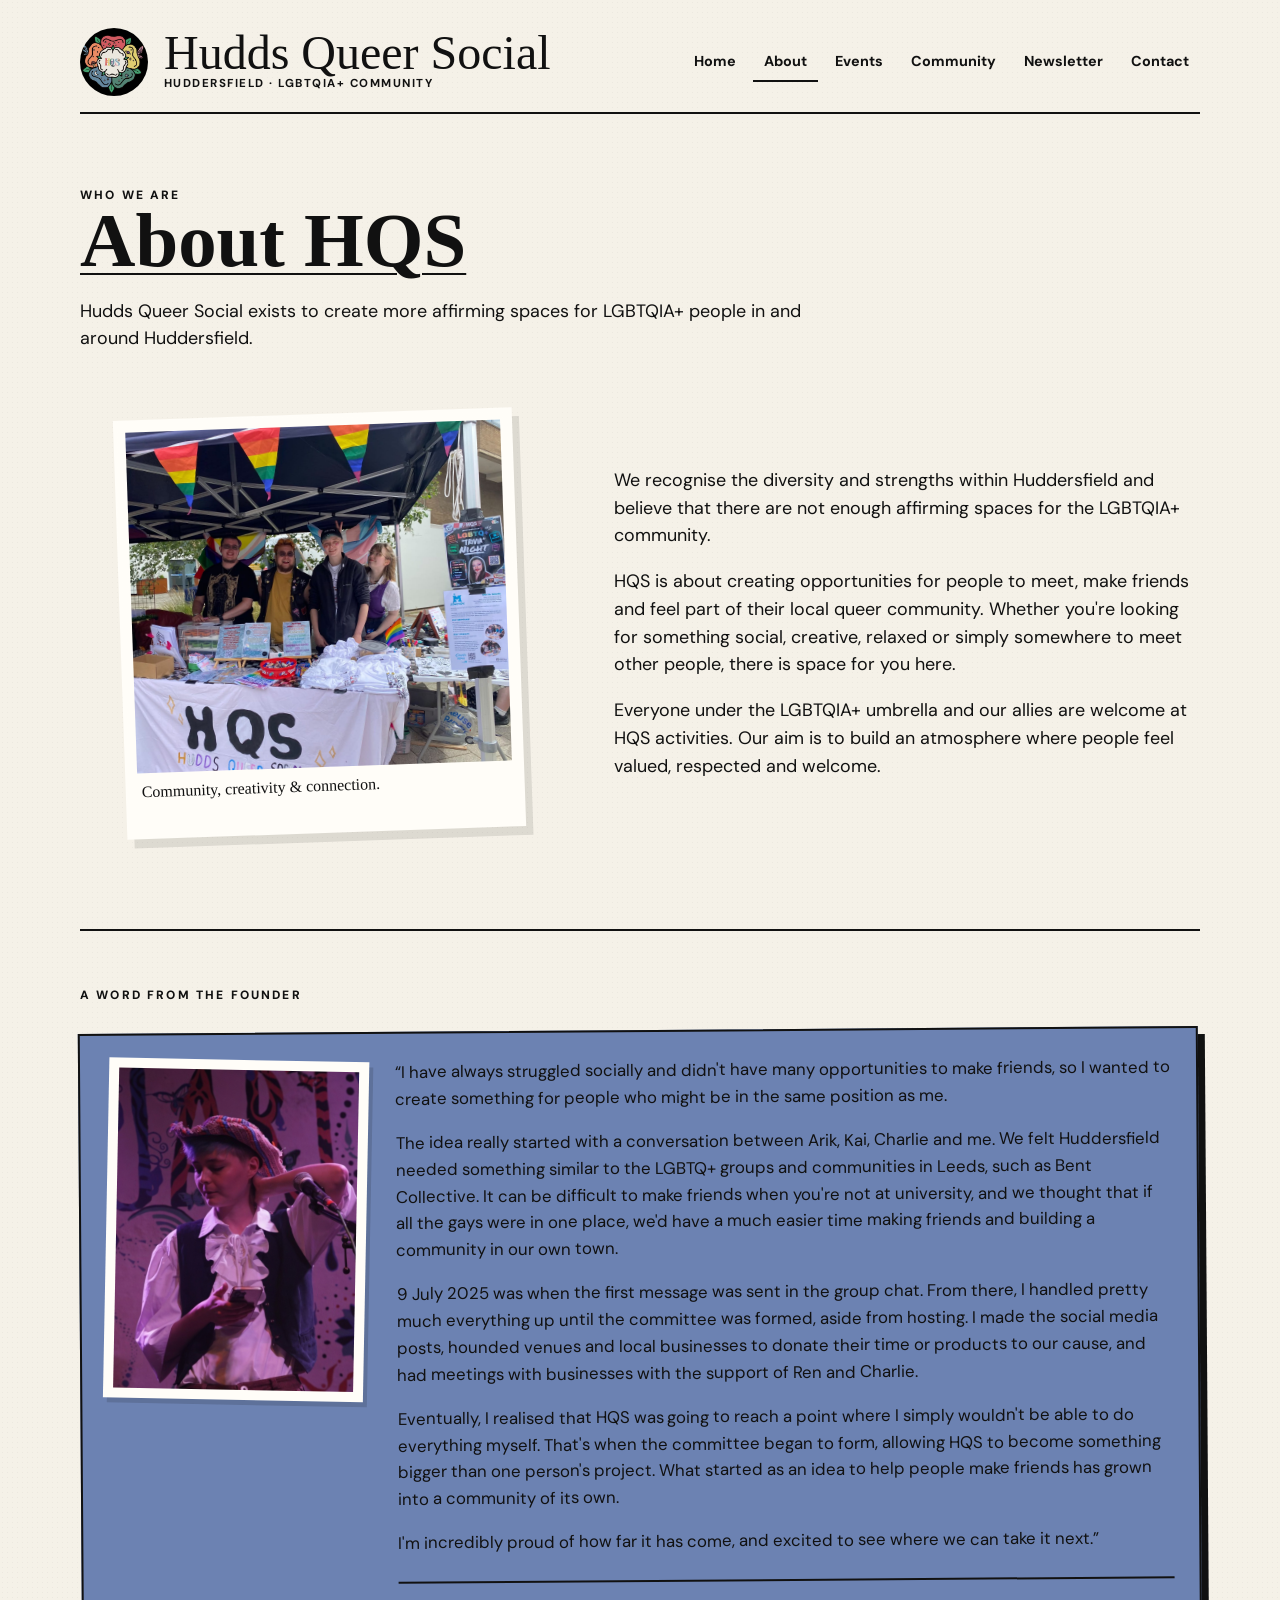
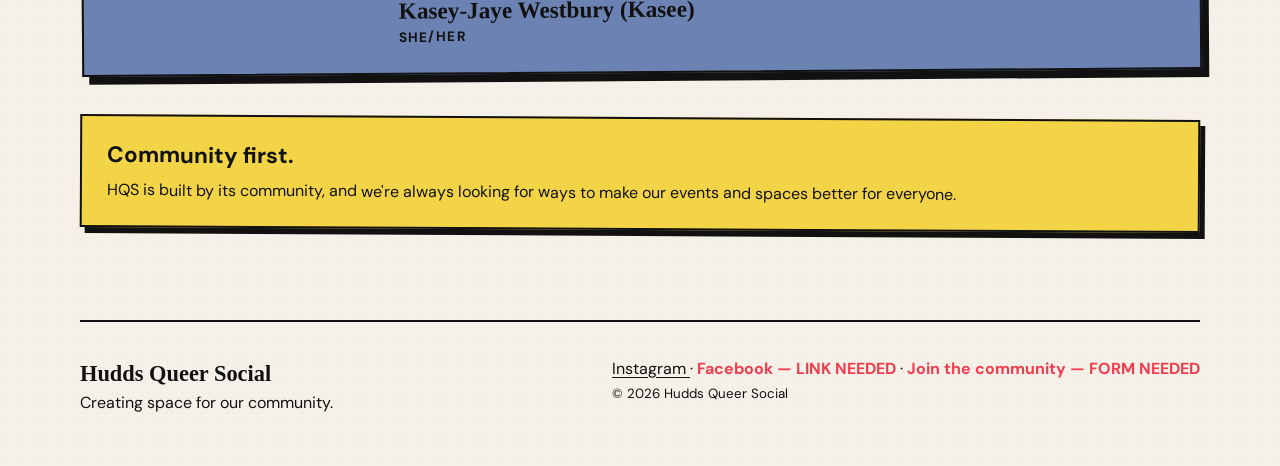
==== commit 127fa731: "Update founder's quote in about.html Revised founder's quote to enhance clarity and flow." ====
--- a/about.html
+++ b/about.html
@@ -167,43 +167,44 @@
 
         <div class="founder-quote">
 
-          <p>
-            “I have always struggled socially and didn't have many
-            options to make friends, so I wanted to create an
-            opportunity for people in the same position as me.
-          </p>
-
-          <p>
-            Then there was a conversation between Arik, Kai, Charlie
-            and I. We felt like we needed something similar to the
-            LGBT groups in Leeds, like Bent Collective.
-          </p>
-
-          <p>
-            It is difficult to make friends without being in uni.
-            The idea was that if all the gays were in one place,
-            we would be able to make friends a lot easier in our town.
-          </p>
-
-          <p>
-            09/07/25 was when the first message was sent in the
-            group chat.
-          </p>
-
-          <p>
-            Everything up until the committee forming was handled
-            by me, aside from hosting. I made social media posts,
-            hounded venues and stores to donate time or products to
-            our cause, and had meetings with said businesses with
-            the support of Ren n Charlie.
-          </p>
-
-          <p>
-            Then I realised this would get to a point where I
-            wouldn't be able to do it by myself anymore.”
-          </p>
-
-        </div>
+         
+
+
+<p>
+
+“I have always struggled socially and didn't have many opportunities to make friends, so I wanted to create something for people who might be in the same position as me.
+
+</p>
+
+
+<p>
+
+The idea really started with a conversation between Arik, Kai, Charlie and me. We felt Huddersfield needed something similar to the LGBTQ+ groups and communities in Leeds, such as Bent Collective. It can be difficult to make friends when you're not at university, and we thought that if all the gays were in one place, we'd have a much easier time making friends and building a community in our own town.
+
+</p>
+
+
+<p>
+
+9 July 2025 was when the first message was sent in the group chat. From there, I handled pretty much everything up until the committee was formed, aside from hosting. I made the social media posts, hounded venues and local businesses to donate their time or products to our cause, and had meetings with businesses with the support of Ren and Charlie.
+
+</p>
+
+
+<p>
+
+Eventually, I realised that HQS was going to reach a point where I simply wouldn't be able to do everything myself. That's when the committee began to form, allowing HQS to become something bigger than one person's project.
+
+What started as an idea to help people make friends has grown into a community of its own.
+
+</p>
+
+
+<p>
+
+I'm incredibly proud of how far it has come, and excited to see where we can take it next.”
+
+</p>        </div>
 
 
         <div class="founder-name">
--- a/style.css
+++ b/style.css
@@ -1,4 +1,3 @@
-
 @import url('https://fonts.googleapis.com/css2?family=DM+Sans:wght@400;500;600;700&family=Permanent+Marker&display=swap');
 
 :root {
@@ -330,9 +329,6 @@
   display: none;
 }
 
-
-/* Three cards visible at once */
-
 .events .card {
   flex: 0 0 calc((100% - 44px) / 3);
   scroll-snap-align: start;
@@ -525,6 +521,142 @@
 
 
 /* =========================
+   FOUNDER
+   ========================= */
+
+.founder-section {
+  margin-top: 80px;
+  padding-top: 55px;
+  border-top: 2px solid var(--ink);
+}
+
+.founder-box {
+  width: 100%;
+  margin-top: 25px;
+
+  display: grid;
+  grid-template-columns: 260px minmax(0, 1fr);
+
+  gap: 30px;
+  align-items: start;
+
+  background: var(--blue);
+  color: var(--ink);
+
+  border: 2px solid var(--ink);
+
+  padding: 25px;
+
+  box-shadow: 7px 8px 0 var(--ink);
+
+  transform: rotate(-0.4deg);
+}
+
+
+/* Founder image */
+
+.founder-image {
+  width: 260px;
+  max-width: 260px;
+
+  margin: 0;
+
+  background: var(--white);
+
+  padding: 10px;
+
+  box-shadow: 4px 5px 0 rgba(17,17,17,.15);
+
+  transform: rotate(1.5deg);
+}
+
+.founder-image img {
+  display: block;
+
+  width: 100%;
+  height: 320px;
+
+  max-width: none;
+
+  object-fit: cover;
+}
+
+
+/* Founder text */
+
+.founder-content {
+  min-width: 0;
+}
+
+.founder-quote {
+  font-size: 1.05rem;
+  line-height: 1.6;
+}
+
+.founder-quote p {
+  margin: 0 0 17px;
+}
+
+.founder-quote p:last-child {
+  margin-bottom: 25px;
+}
+
+
+/* Founder name */
+
+.founder-name {
+  border-top: 2px solid var(--ink);
+  padding-top: 15px;
+
+  display: flex;
+  flex-direction: column;
+
+  gap: 2px;
+}
+
+.founder-name strong {
+  font-family: "Permanent Marker", cursive;
+  font-size: 1.45rem;
+  line-height: 1.1;
+}
+
+.founder-name span {
+  font-size: .85rem;
+  font-weight: 700;
+  text-transform: uppercase;
+  letter-spacing: .08em;
+}
+
+
+/* =========================
+   COMMUNITY NOTE
+   ========================= */
+
+.community-note {
+  background: var(--yellow);
+  color: var(--ink);
+
+  border: 2px solid var(--ink);
+
+  padding: 22px 25px;
+
+  margin-top: 45px;
+
+  box-shadow: 5px 6px 0 var(--ink);
+
+  transform: rotate(.3deg);
+}
+
+.community-note strong {
+  font-size: 1.4rem;
+}
+
+.community-note p {
+  margin: 5px 0 0;
+}
+
+
+/* =========================
    RESOURCES
    ========================= */
 
@@ -552,9 +684,12 @@
 footer {
   border-top: 2px solid var(--ink);
   padding: 35px 0 50px;
+
   display: flex;
   justify-content: space-between;
+
   gap: 25px;
+
   flex-wrap: wrap;
 }
 
@@ -654,12 +789,15 @@
   display: flex;
   align-items: center;
   justify-content: space-between;
+
   gap: 20px;
 
   padding: 18px 20px;
 
   background: var(--white);
+
   border: 2px solid var(--ink);
+
   box-shadow: 4px 5px 0 var(--paper-dark);
 
   text-decoration: none;
@@ -686,9 +824,13 @@
 
 .notice {
   background: var(--yellow);
+
   border: 2px solid var(--ink);
+
   padding: 18px 20px;
+
   margin: 25px 0;
+
   box-shadow: 4px 5px 0 var(--ink);
 }
 
@@ -705,14 +847,14 @@
   }
 
 
-  /* Show hamburger */
+  /* Hamburger */
 
   .menu-toggle {
     display: flex;
   }
 
 
-  /* Full-screen drawer */
+  /* Mobile navigation */
 
   nav {
     position: fixed;
@@ -721,6 +863,7 @@
     right: 0;
 
     width: 100%;
+
     height: 100vh;
     height: 100dvh;
 
@@ -770,16 +913,20 @@
   }
 
 
-  /* Stop background scrolling while menu is open */
+  /* Stop background scrolling */
 
   body:has(nav.menu-open) {
     overflow: hidden;
   }
 
 
+  /* Hero */
+
   .hero {
     grid-template-columns: 1fr;
+
     gap: 35px;
+
     padding-top: 35px;
   }
 
@@ -789,45 +936,103 @@
   }
 
 
-  /* One homepage event card visible at a time on mobile */
+  /* Homepage events */
 
   .events .card {
     flex: 0 0 85%;
   }
 
 
+  /* About */
+
   .about-grid {
     grid-template-columns: 1fr;
   }
 
 
+  /* Resources */
+
   .resources {
     grid-template-columns: 1fr;
   }
 
 
+  /* Events page */
+
   .event-item summary {
     grid-template-columns: 70px 1fr auto;
+
     gap: 12px;
   }
 
 
   .event-meta {
     flex-direction: column;
+
     align-items: flex-end;
+
     gap: 5px;
   }
 
+
+  /* Newsletter */
 
   .newsletter-heading {
     align-items: flex-start;
+
     flex-direction: column;
   }
 
 
   .newsletter-pdf iframe {
     height: 75vh;
+
     min-height: 600px;
+  }
+
+
+  /* Founder */
+
+  .founder-section {
+    margin-top: 60px;
+
+    padding-top: 45px;
+  }
+
+
+  .founder-box {
+    grid-template-columns: 1fr;
+
+    gap: 25px;
+
+    padding: 18px;
+
+    transform: none;
+  }
+
+
+  .founder-image {
+    width: 75%;
+
+    max-width: 300px;
+
+    margin: 0 auto;
+  }
+
+
+  .founder-image img {
+    width: 100%;
+
+    height: auto;
+
+    aspect-ratio: 4 / 5;
+
+    object-fit: cover;
+  }
+
+
+  .founder-quote {
+    font-size: 1rem;
   }
 
 }
@@ -887,6 +1092,8 @@
   }
 
 
+  /* Events page */
+
   .event-item summary {
     grid-template-columns: 1fr auto;
   }
@@ -904,187 +1111,50 @@
 
   .event-meta {
     grid-column: 2;
+
     grid-row: 2;
   }
 
+
+  /* Newsletter */
 
   .newsletter-pdf iframe {
     height: 70vh;
+
     min-height: 500px;
   }
 
 
   .newsletter-item {
     align-items: flex-start;
+
     flex-direction: column;
+
     gap: 5px;
   }
 
-  /* =========================
-   FOUNDER
-   ========================= */
-
-.founder-section {
-  margin-top: 80px;
-  padding-top: 55px;
-  border-top: 2px solid var(--ink);
-}
-
-.founder-box {
-  margin-top: 25px;
-
-  display: grid;
-  grid-template-columns: 300px 1fr;
-
-  gap: 30px;
-
-  background: var(--blue);
-
-  border: 2px solid var(--ink);
-
-  padding: 25px;
-
-  box-shadow: 7px 8px 0 var(--ink);
-
-  transform: rotate(-.4deg);
-}
-
-.founder-image {
-  background: var(--white);
-  padding: 10px;
-  align-self: start;
-  transform: rotate(1.5deg);
-  box-shadow: 4px 5px 0 rgba(17,17,17,.15);
-}
-
-.founder-image img {
-  width: 100%;
-  aspect-ratio: 4 / 5;
-  object-fit: cover;
-}
-
-.founder-content {
-  display: flex;
-  flex-direction: column;
-}
-
-.founder-quote {
-  font-size: 1.05rem;
-}
-
-.founder-quote p {
-  margin: 0 0 17px;
-}
-
-.founder-quote p:last-child {
-  margin-bottom: 25px;
-}
-
-.founder-name {
-  border-top: 2px solid var(--ink);
-  padding-top: 15px;
-
-  display: flex;
-  flex-direction: column;
-}
-
-.founder-name strong {
-  font-family: "Permanent Marker", cursive;
-  font-size: 1.45rem;
-}
-
-.founder-name span {
-  font-size: .85rem;
-  font-weight: 700;
-  text-transform: uppercase;
-  letter-spacing: .08em;
-}
-
-
-/* =========================
-   COMMUNITY NOTE
-   ========================= */
-
-.community-note {
-  background: var(--yellow);
-
-  border: 2px solid var(--ink);
-
-  padding: 22px 25px;
-
-  margin-top: 45px;
-
-  box-shadow: 5px 6px 0 var(--ink);
-
-  transform: rotate(.3deg);
-}
-
-.community-note strong {
-  font-size: 1.4rem;
-}
-
-.community-note p {
-  margin: 5px 0 0;
-}
-
-
-/* =========================
-   FOUNDER MOBILE
-   ========================= */
-
-@media (max-width: 800px) {
-
-  .founder-section {
-    margin-top: 60px;
-    padding-top: 45px;
-  }
-
-  .founder-box {
-    grid-template-columns: 1fr;
-
-    gap: 25px;
-
-    padding: 18px;
-
-    transform: rotate(0);
-  }
-
-  .founder-image {
-    width: 75%;
-    max-width: 320px;
-    margin: 0 auto;
-  }
-
-  .founder-quote {
-    font-size: 1rem;
-  }
-
-}
-
-
-/* =========================
-   FOUNDER SMALL PHONES
-   ========================= */
-
-@media (max-width: 500px) {
+
+  /* Founder */
 
   .founder-box {
     padding: 15px;
   }
 
+
   .founder-image {
     width: 85%;
-  }
+
+    max-width: 280px;
+  }
+
 
   .founder-quote {
     font-size: .98rem;
   }
 
+
   .founder-name strong {
     font-size: 1.25rem;
   }
 
 }
-
-  
-}
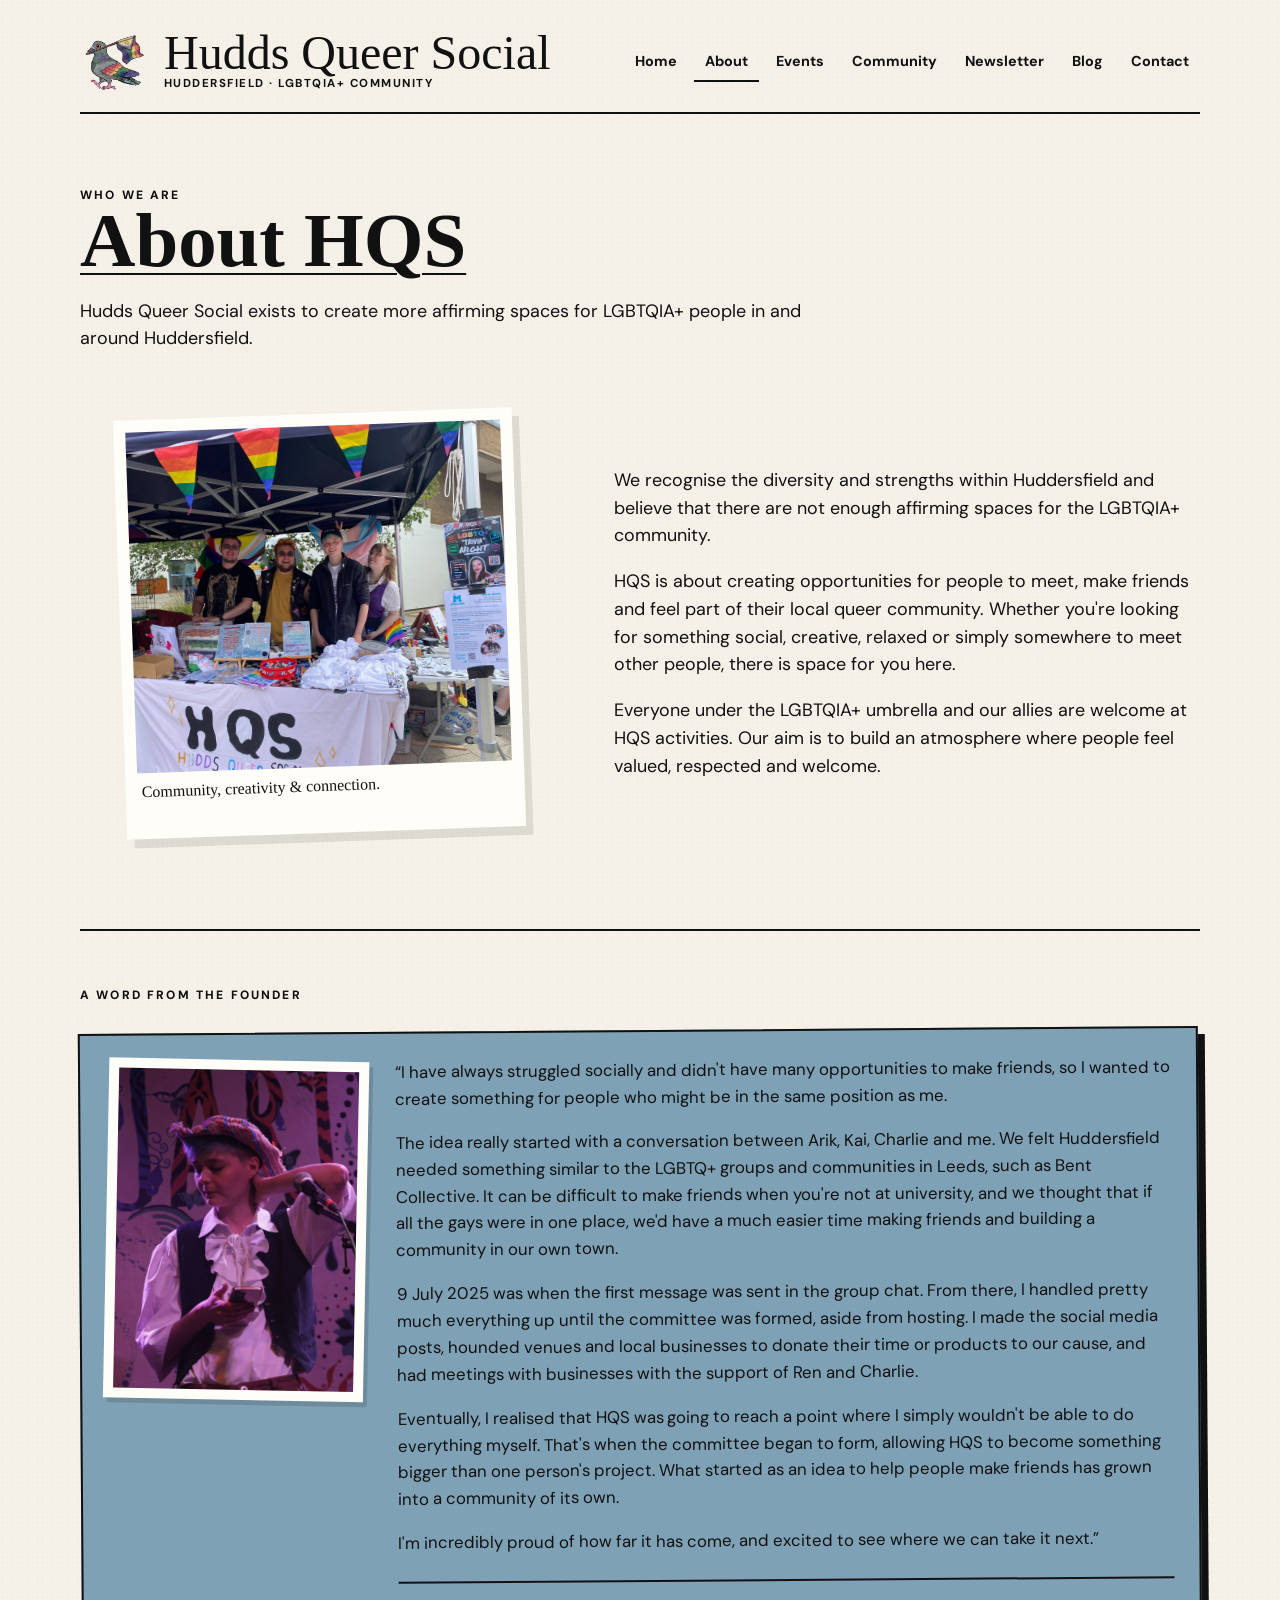
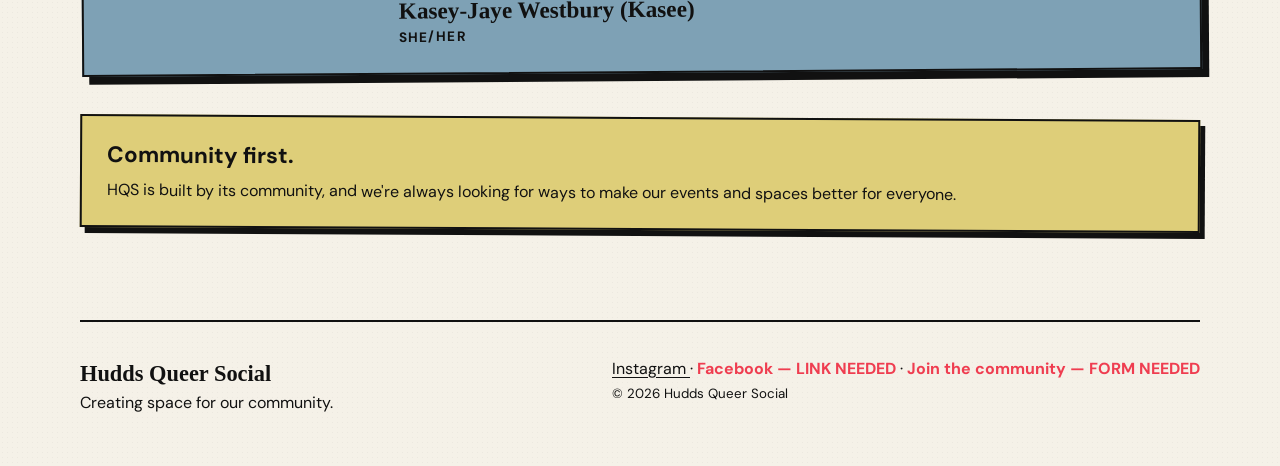
==== commit 4e474b4e: "Refactor navigation links and enhance founder quote Updated navigation links and improved formatting" ====
--- a/about.html
+++ b/about.html
@@ -58,7 +58,9 @@
       aria-label="Main navigation"
     >
 
-      <a href="index.html">Home</a>
+      <a href="index.html">
+        Home
+      </a>
 
       <a
         href="about.html"
@@ -67,13 +69,25 @@
         About
       </a>
 
-      <a href="events.html">Events</a>
-
-      <a href="community.html">Community</a>
-
-      <a href="newsletter.html">Newsletter</a>
-
-      <a href="contact.html">Contact</a>
+      <a href="events.html">
+        Events
+      </a>
+
+      <a href="community.html">
+        Community
+      </a>
+
+      <a href="newsletter.html">
+        Newsletter
+      </a>
+
+      <a href="blog.html">
+        Blog
+      </a>
+
+      <a href="contact.html">
+        Contact
+      </a>
 
     </nav>
 
@@ -167,44 +181,49 @@
 
         <div class="founder-quote">
 
-         
-
-
-<p>
-
-“I have always struggled socially and didn't have many opportunities to make friends, so I wanted to create something for people who might be in the same position as me.
-
-</p>
-
-
-<p>
-
-The idea really started with a conversation between Arik, Kai, Charlie and me. We felt Huddersfield needed something similar to the LGBTQ+ groups and communities in Leeds, such as Bent Collective. It can be difficult to make friends when you're not at university, and we thought that if all the gays were in one place, we'd have a much easier time making friends and building a community in our own town.
-
-</p>
-
-
-<p>
-
-9 July 2025 was when the first message was sent in the group chat. From there, I handled pretty much everything up until the committee was formed, aside from hosting. I made the social media posts, hounded venues and local businesses to donate their time or products to our cause, and had meetings with businesses with the support of Ren and Charlie.
-
-</p>
-
-
-<p>
-
-Eventually, I realised that HQS was going to reach a point where I simply wouldn't be able to do everything myself. That's when the committee began to form, allowing HQS to become something bigger than one person's project.
-
-What started as an idea to help people make friends has grown into a community of its own.
-
-</p>
-
-
-<p>
-
-I'm incredibly proud of how far it has come, and excited to see where we can take it next.”
-
-</p>        </div>
+          <p>
+            “I have always struggled socially and didn't have many
+            opportunities to make friends, so I wanted to create
+            something for people who might be in the same position
+            as me.
+          </p>
+
+          <p>
+            The idea really started with a conversation between Arik,
+            Kai, Charlie and me. We felt Huddersfield needed something
+            similar to the LGBTQ+ groups and communities in Leeds,
+            such as Bent Collective. It can be difficult to make
+            friends when you're not at university, and we thought
+            that if all the gays were in one place, we'd have a much
+            easier time making friends and building a community in
+            our own town.
+          </p>
+
+          <p>
+            9 July 2025 was when the first message was sent in the
+            group chat. From there, I handled pretty much everything
+            up until the committee was formed, aside from hosting.
+            I made the social media posts, hounded venues and local
+            businesses to donate their time or products to our cause,
+            and had meetings with businesses with the support of Ren
+            and Charlie.
+          </p>
+
+          <p>
+            Eventually, I realised that HQS was going to reach a point
+            where I simply wouldn't be able to do everything myself.
+            That's when the committee began to form, allowing HQS to
+            become something bigger than one person's project.
+            What started as an idea to help people make friends has
+            grown into a community of its own.
+          </p>
+
+          <p>
+            I'm incredibly proud of how far it has come, and excited
+            to see where we can take it next.”
+          </p>
+
+        </div>
 
 
         <div class="founder-name">
--- a/style.css
+++ b/style.css
@@ -7,10 +7,10 @@
   --muted: #55504a;
   --white: #fffdf8;
   --accent: #ef3d50;
-  --yellow: #f3d447;
-  --blue: #6c82b2;
-  --green: #78a98b;
-  --pink: #eaa1ad;
+  --yellow: #DECE79;
+  --blue: #7EA1B5;
+  --green: #5C8374;
+  --pink: #C96363;
   --shadow: 7px 9px 0 rgba(17,17,17,.10);
 }
 
@@ -393,97 +393,12 @@
 
 
 /* =========================
-   EVENTS PAGE
-   ========================= */
-
-.event-week {
-  margin: 50px 0;
-}
-
-.event-week-title {
-  font-family: "Permanent Marker", cursive;
-  font-size: 2.5rem;
-  margin: 0 0 18px;
-}
-
-.event-list {
-  display: flex;
-  flex-direction: column;
-  gap: 12px;
-}
-
-.event-item {
-  background: var(--white);
-  border: 2px solid var(--ink);
-  box-shadow: 4px 5px 0 var(--paper-dark);
-}
-
-.event-item summary {
-  list-style: none;
-  cursor: pointer;
-
-  display: grid;
-  grid-template-columns: 90px 1fr auto;
-
-  align-items: center;
-
-  gap: 20px;
-  padding: 18px 20px;
-}
-
-.event-item summary::-webkit-details-marker {
-  display: none;
-}
-
-.event-item summary::after {
-  content: "+";
-  font-size: 1.6rem;
-  font-weight: 700;
-}
-
-.event-item[open] summary::after {
-  content: "−";
-}
-
-.event-date {
-  font-weight: 800;
-  text-transform: uppercase;
-  letter-spacing: .06em;
-}
-
-.event-main h3 {
-  margin: 0;
-  font-size: 1.25rem;
-}
-
-.event-main p {
-  margin: 3px 0 0;
-  color: var(--muted);
-}
-
-.event-meta {
-  display: flex;
-  align-items: center;
-  gap: 10px;
-  white-space: nowrap;
-}
-
-.event-meta .tag {
-  margin-top: 0;
-}
-
-.event-details {
-  border-top: 2px solid var(--ink);
-  padding: 18px 20px 22px;
-  background: var(--paper);
-}
-
-.event-details p {
-  margin: 0 0 12px;
-}
-
-.event-details p:last-child {
-  margin-bottom: 0;
+   TICKET STATUS
+   ========================= */
+
+.tag.sold-out {
+  color: #d00000;
+  border-color: #d00000;
 }
 
 
@@ -846,16 +761,10 @@
     position: relative;
   }
 
-
-  /* Hamburger */
-
   .menu-toggle {
     display: flex;
   }
 
-
-  /* Mobile navigation */
-
   nav {
     position: fixed;
 
@@ -888,12 +797,10 @@
     overflow-y: auto;
   }
 
-
   nav.menu-open {
     transform: translateX(0);
   }
 
-
   nav a {
     font-family: "Permanent Marker", cursive;
 
@@ -905,23 +812,16 @@
 
     text-decoration: none;
   }
-
 
   nav a:hover,
   nav a[aria-current="page"] {
     border-bottom-color: var(--ink);
   }
 
-
-  /* Stop background scrolling */
-
   body:has(nav.menu-open) {
     overflow: hidden;
   }
 
-
-  /* Hero */
-
   .hero {
     grid-template-columns: 1fr;
 
@@ -930,75 +830,36 @@
     padding-top: 35px;
   }
 
-
   .hero h1 {
     font-size: clamp(3.6rem, 18vw, 6rem);
   }
 
-
-  /* Homepage events */
-
   .events .card {
     flex: 0 0 85%;
   }
 
-
-  /* About */
-
   .about-grid {
     grid-template-columns: 1fr;
   }
 
-
-  /* Resources */
-
   .resources {
     grid-template-columns: 1fr;
   }
 
-
-  /* Events page */
-
-  .event-item summary {
-    grid-template-columns: 70px 1fr auto;
-
-    gap: 12px;
-  }
-
-
-  .event-meta {
-    flex-direction: column;
-
-    align-items: flex-end;
-
-    gap: 5px;
-  }
-
-
-  /* Newsletter */
-
   .newsletter-heading {
     align-items: flex-start;
-
     flex-direction: column;
   }
-
 
   .newsletter-pdf iframe {
     height: 75vh;
-
     min-height: 600px;
   }
-
-
-  /* Founder */
 
   .founder-section {
     margin-top: 60px;
-
     padding-top: 45px;
   }
-
 
   .founder-box {
     grid-template-columns: 1fr;
@@ -1010,7 +871,6 @@
     transform: none;
   }
 
-
   .founder-image {
     width: 75%;
 
@@ -1019,7 +879,6 @@
     margin: 0 auto;
   }
 
-
   .founder-image img {
     width: 100%;
 
@@ -1030,7 +889,6 @@
     object-fit: cover;
   }
 
-
   .founder-quote {
     font-size: 1rem;
   }
@@ -1048,111 +906,65 @@
     width: min(100% - 20px, 1120px);
   }
 
-
   .brand {
     gap: 10px;
   }
-
 
   .brand img {
     width: 55px;
     height: 55px;
   }
 
-
   .brand-title {
     font-size: 1.65rem;
   }
 
-
   .brand-sub {
     font-size: .58rem;
   }
-
 
   .menu-toggle {
     width: 44px;
     height: 44px;
   }
 
-
   nav a {
     font-size: 2rem;
   }
-
 
   .hero {
     padding-left: 5px;
     padding-right: 5px;
   }
 
-
   .section {
     padding: 50px 0;
   }
 
-
-  /* Events page */
-
-  .event-item summary {
-    grid-template-columns: 1fr auto;
-  }
-
-
-  .event-date {
-    grid-column: 1 / -1;
-  }
-
-
-  .event-main {
-    grid-column: 1;
-  }
-
-
-  .event-meta {
-    grid-column: 2;
-
-    grid-row: 2;
-  }
-
-
-  /* Newsletter */
-
   .newsletter-pdf iframe {
     height: 70vh;
-
     min-height: 500px;
   }
-
 
   .newsletter-item {
     align-items: flex-start;
-
     flex-direction: column;
-
     gap: 5px;
   }
-
-
-  /* Founder */
 
   .founder-box {
     padding: 15px;
   }
 
-
   .founder-image {
     width: 85%;
-
     max-width: 280px;
   }
-
 
   .founder-quote {
     font-size: .98rem;
   }
 
-
   .founder-name strong {
     font-size: 1.25rem;
   }
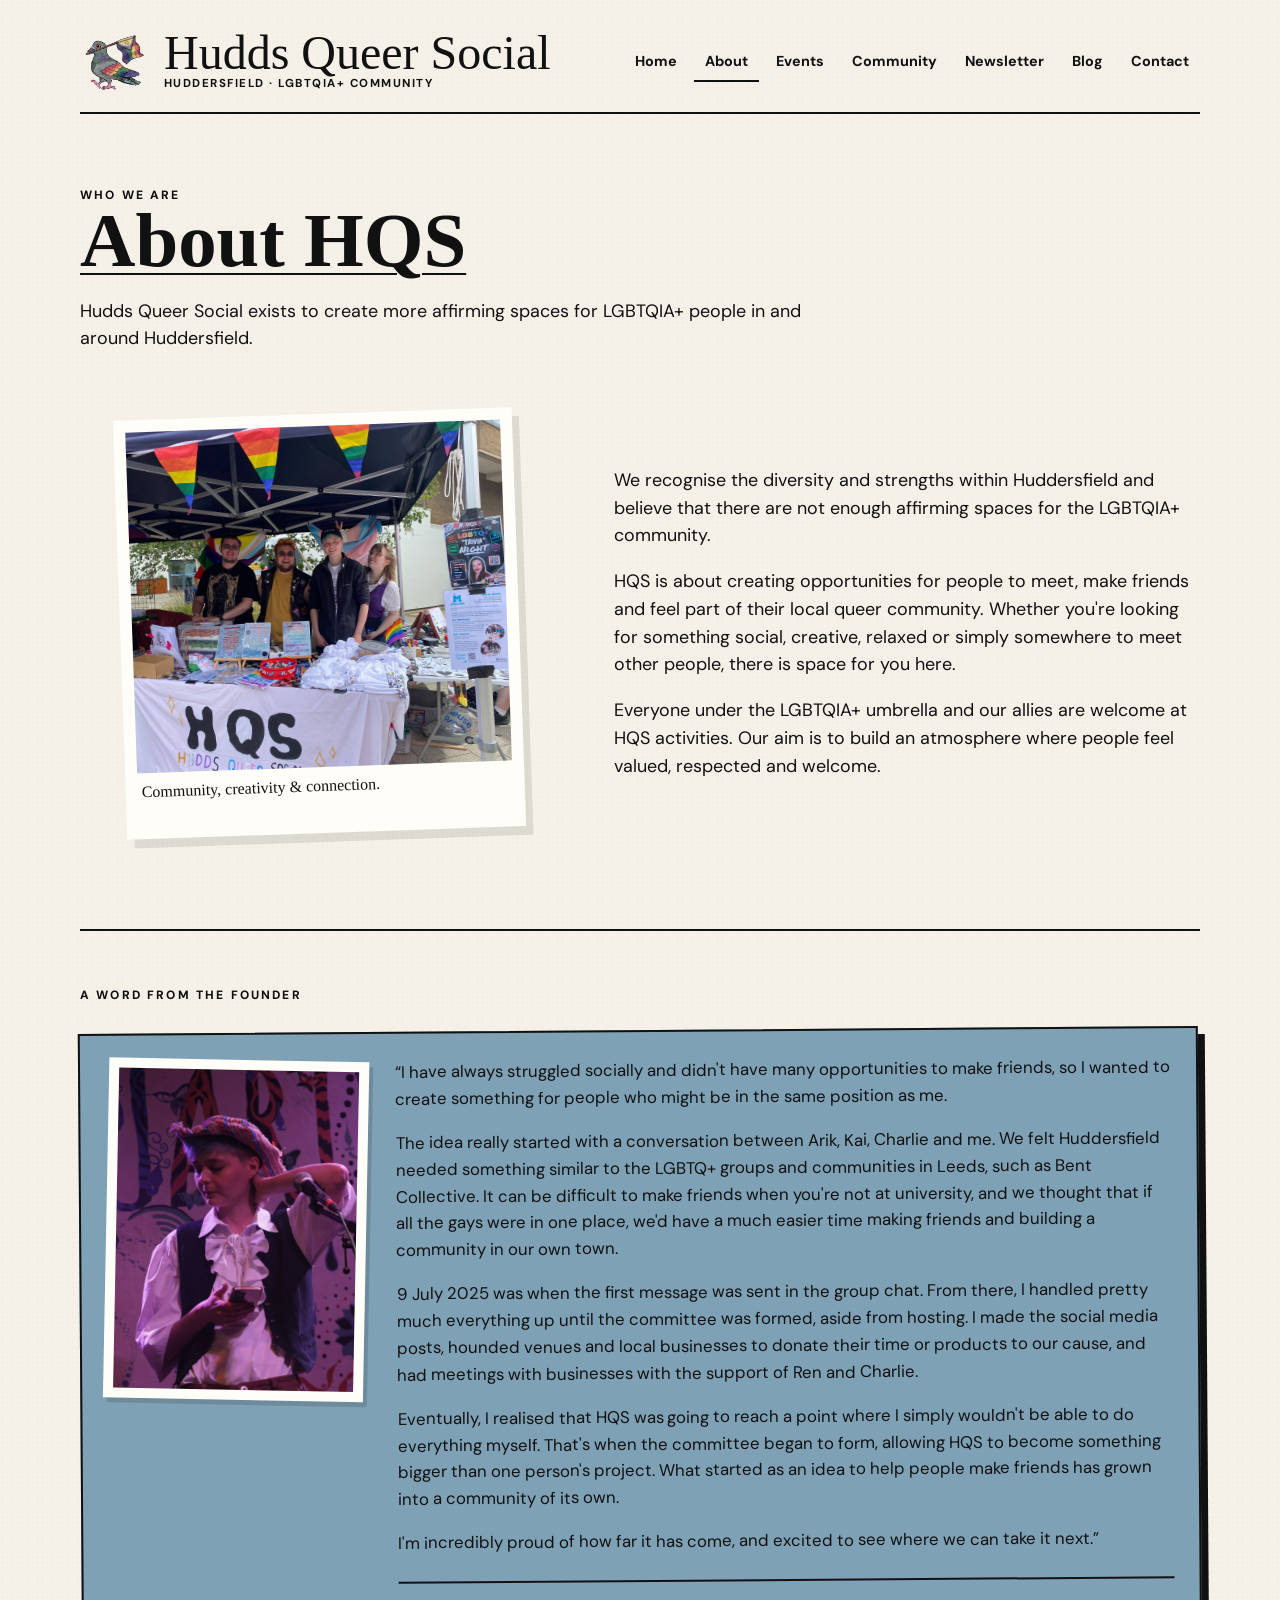
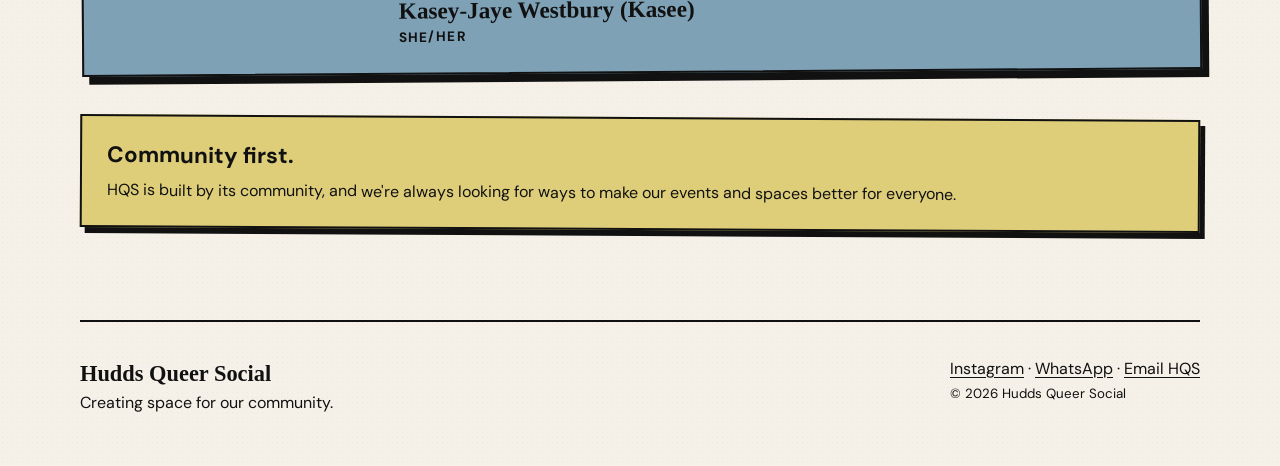
==== commit c110252f: "Update site footer links" ====
--- a/about.html
+++ b/about.html
@@ -1,346 +1 @@
-<!doctype html>
-<html lang="en-GB">
-
-<head>
-<meta charset="utf-8">
-<meta name="viewport" content="width=device-width, initial-scale=1">
-
-<title>About | Hudds Queer Social</title>
-
-<meta
-  name="description"
-  content="Learn about Hudds Queer Social, why it was created and the people behind the community."
->
-
-<link rel="stylesheet" href="style.css">
-</head>
-
-<body>
-
-<div class="site">
-
-<header>
-
-  <div class="topline">
-
-    <a class="brand" href="index.html">
-
-      <img
-        src="assets/hqs-logo.jpg"
-        alt="Hudds Queer Social logo"
-      >
-
-      <div>
-        <div class="brand-title">
-          Hudds Queer Social
-        </div>
-
-        <div class="brand-sub">
-          Huddersfield · LGBTQIA+ Community
-        </div>
-      </div>
-
-    </a>
-
-    <button
-      class="menu-toggle"
-      type="button"
-      aria-label="Open navigation"
-      aria-expanded="false"
-      aria-controls="main-navigation"
-      onclick="toggleMenu()"
-    >
-      ☰
-    </button>
-
-    <nav
-      id="main-navigation"
-      aria-label="Main navigation"
-    >
-
-      <a href="index.html">
-        Home
-      </a>
-
-      <a
-        href="about.html"
-        aria-current="page"
-      >
-        About
-      </a>
-
-      <a href="events.html">
-        Events
-      </a>
-
-      <a href="community.html">
-        Community
-      </a>
-
-      <a href="newsletter.html">
-        Newsletter
-      </a>
-
-      <a href="blog.html">
-        Blog
-      </a>
-
-      <a href="contact.html">
-        Contact
-      </a>
-
-    </nav>
-
-  </div>
-
-</header>
-
-
-<main class="page">
-
-  <div class="kicker">
-    Who we are
-  </div>
-
-  <h1 class="page-title under">
-    About HQS
-  </h1>
-
-  <p class="page-intro">
-    Hudds Queer Social exists to create more affirming spaces for
-    LGBTQIA+ people in and around Huddersfield.
-  </p>
-
-
-  <!-- ABOUT HQS -->
-
-  <div class="about-grid">
-
-    <figure class="polaroid">
-
-      <img
-        src="assets/community.jpg"
-        alt="Hudds Queer Social community stall"
-      >
-
-      <figcaption>
-        Community, creativity &amp; connection.
-      </figcaption>
-
-    </figure>
-
-
-    <div class="about-text">
-
-      <p>
-        We recognise the diversity and strengths within Huddersfield
-        and believe that there are not enough affirming spaces for
-        the LGBTQIA+ community.
-      </p>
-
-      <p>
-        HQS is about creating opportunities for people to meet,
-        make friends and feel part of their local queer community.
-        Whether you're looking for something social, creative,
-        relaxed or simply somewhere to meet other people, there is
-        space for you here.
-      </p>
-
-      <p>
-        Everyone under the LGBTQIA+ umbrella and our allies are
-        welcome at HQS activities. Our aim is to build an atmosphere
-        where people feel valued, respected and welcome.
-      </p>
-
-    </div>
-
-  </div>
-
-
-  <!-- FOUNDER -->
-
-  <section class="founder-section">
-
-    <div class="kicker">
-      A word from the founder
-    </div>
-
-    <div class="founder-box">
-
-      <div class="founder-image">
-
-        <img
-          src="assets/HQS_04.jpg"
-          alt="Kasey-Jaye Westbury, founder of Hudds Queer Social"
-        >
-
-      </div>
-
-
-      <div class="founder-content">
-
-        <div class="founder-quote">
-
-          <p>
-            “I have always struggled socially and didn't have many
-            opportunities to make friends, so I wanted to create
-            something for people who might be in the same position
-            as me.
-          </p>
-
-          <p>
-            The idea really started with a conversation between Arik,
-            Kai, Charlie and me. We felt Huddersfield needed something
-            similar to the LGBTQ+ groups and communities in Leeds,
-            such as Bent Collective. It can be difficult to make
-            friends when you're not at university, and we thought
-            that if all the gays were in one place, we'd have a much
-            easier time making friends and building a community in
-            our own town.
-          </p>
-
-          <p>
-            9 July 2025 was when the first message was sent in the
-            group chat. From there, I handled pretty much everything
-            up until the committee was formed, aside from hosting.
-            I made the social media posts, hounded venues and local
-            businesses to donate their time or products to our cause,
-            and had meetings with businesses with the support of Ren
-            and Charlie.
-          </p>
-
-          <p>
-            Eventually, I realised that HQS was going to reach a point
-            where I simply wouldn't be able to do everything myself.
-            That's when the committee began to form, allowing HQS to
-            become something bigger than one person's project.
-            What started as an idea to help people make friends has
-            grown into a community of its own.
-          </p>
-
-          <p>
-            I'm incredibly proud of how far it has come, and excited
-            to see where we can take it next.”
-          </p>
-
-        </div>
-
-
-        <div class="founder-name">
-
-          <strong>
-            Kasey-Jaye Westbury (Kasee)
-          </strong>
-
-          <span>
-            She/Her
-          </span>
-
-        </div>
-
-      </div>
-
-    </div>
-
-  </section>
-
-
-  <!-- COMMUNITY NOTE -->
-
-  <div class="community-note">
-
-    <strong>
-      Community first.
-    </strong>
-
-    <p>
-      HQS is built by its community, and we're always looking for
-      ways to make our events and spaces better for everyone.
-    </p>
-
-  </div>
-
-</main>
-
-
-<footer>
-
-  <div>
-
-    <strong>
-      Hudds Queer Social
-    </strong>
-
-    <br>
-
-    Creating space for our community.
-
-  </div>
-
-
-  <div>
-
-    <a
-      href="https://www.instagram.com/huddsqueersocial?stkn=bHljdDIxYmRwODU="
-      target="_blank"
-      rel="noopener"
-    >
-      Instagram
-    </a>
-
-    ·
-
-    <span class="link-needed">
-      Facebook — LINK NEEDED
-    </span>
-
-    ·
-
-    <span class="link-needed">
-      Join the community — FORM NEEDED
-    </span>
-
-    <br>
-
-    <small>
-      © 2026 Hudds Queer Social
-    </small>
-
-  </div>
-
-</footer>
-
-</div>
-
-
-<script>
-
-function toggleMenu() {
-
-  const nav =
-    document.getElementById("main-navigation");
-
-  const button =
-    document.querySelector(".menu-toggle");
-
-  const isOpen =
-    nav.classList.toggle("menu-open");
-
-  button.setAttribute(
-    "aria-expanded",
-    isOpen
-  );
-
-  button.setAttribute(
-    "aria-label",
-    isOpen
-      ? "Close navigation"
-      : "Open navigation"
-  );
-
-}
-
-</script>
-
-</body>
-</html>
+<!doctype html><html lang="en-GB"><head><meta charset="utf-8"><meta name="viewport" content="width=device-width, initial-scale=1"><title>About | Hudds Queer Social</title><meta name="description" content="Learn about Hudds Queer Social, why it was created and the people behind the community."><link rel="stylesheet" href="style.css"></head><body><div class="site"><header><div class="topline"><a class="brand" href="index.html"><img src="assets/hqs-logo.jpg" alt="Hudds Queer Social logo"><div><div class="brand-title">Hudds Queer Social</div><div class="brand-sub">Huddersfield · LGBTQIA+ Community</div></div></a><button class="menu-toggle" type="button" aria-label="Open navigation" aria-expanded="false" aria-controls="main-navigation" onclick="toggleMenu()">☰</button><nav id="main-navigation" aria-label="Main navigation"><a href="index.html">Home</a><a href="about.html" aria-current="page">About</a><a href="events.html">Events</a><a href="community.html">Community</a><a href="newsletter.html">Newsletter</a><a href="blog.html">Blog</a><a href="contact.html">Contact</a></nav></div></header><main class="page"><div class="kicker">Who we are</div><h1 class="page-title under">About HQS</h1><p class="page-intro">Hudds Queer Social exists to create more affirming spaces for LGBTQIA+ people in and around Huddersfield.</p><div class="about-grid"><figure class="polaroid"><img src="assets/community.jpg" alt="Hudds Queer Social community stall"><figcaption>Community, creativity &amp; connection.</figcaption></figure><div class="about-text"><p>We recognise the diversity and strengths within Huddersfield and believe that there are not enough affirming spaces for the LGBTQIA+ community.</p><p>HQS is about creating opportunities for people to meet, make friends and feel part of their local queer community. Whether you're looking for something social, creative, relaxed or simply somewhere to meet other people, there is space for you here.</p><p>Everyone under the LGBTQIA+ umbrella and our allies are welcome at HQS activities. Our aim is to build an atmosphere where people feel valued, respected and welcome.</p></div></div><section class="founder-section"><div class="kicker">A word from the founder</div><div class="founder-box"><div class="founder-image"><img src="assets/HQS_04.jpg" alt="Kasey-Jaye Westbury, founder of Hudds Queer Social"></div><div class="founder-content"><div class="founder-quote"><p>“I have always struggled socially and didn't have many opportunities to make friends, so I wanted to create something for people who might be in the same position as me.</p><p>The idea really started with a conversation between Arik, Kai, Charlie and me. We felt Huddersfield needed something similar to the LGBTQ+ groups and communities in Leeds, such as Bent Collective. It can be difficult to make friends when you're not at university, and we thought that if all the gays were in one place, we'd have a much easier time making friends and building a community in our own town.</p><p>9 July 2025 was when the first message was sent in the group chat. From there, I handled pretty much everything up until the committee was formed, aside from hosting. I made the social media posts, hounded venues and local businesses to donate their time or products to our cause, and had meetings with businesses with the support of Ren and Charlie.</p><p>Eventually, I realised that HQS was going to reach a point where I simply wouldn't be able to do everything myself. That's when the committee began to form, allowing HQS to become something bigger than one person's project. What started as an idea to help people make friends has grown into a community of its own.</p><p>I'm incredibly proud of how far it has come, and excited to see where we can take it next.”</p></div><div class="founder-name"><strong>Kasey-Jaye Westbury (Kasee)</strong><span>She/Her</span></div></div></div></section><div class="community-note"><strong>Community first.</strong><p>HQS is built by its community, and we're always looking for ways to make our events and spaces better for everyone.</p></div></main><footer><div><strong>Hudds Queer Social</strong><br>Creating space for our community.</div><div><a href="https://www.instagram.com/huddsqueersocial?stkn=bHljdDIxYmRwODU=" target="_blank" rel="noopener">Instagram</a> · <a href="https://chat.whatsapp.com/Cv9KtOcYGU1GMj9rd7Eqdg" target="_blank" rel="noopener">WhatsApp</a> · <a href="mailto:huddsqueersocial@gmail.com">Email HQS</a><br><small>© 2026 Hudds Queer Social</small></div></footer></div><script>function toggleMenu(){const nav=document.getElementById("main-navigation");const button=document.querySelector(".menu-toggle");const isOpen=nav.classList.toggle("menu-open");button.setAttribute("aria-expanded",isOpen);button.setAttribute("aria-label",isOpen?"Close navigation":"Open navigation");}</script></body></html>
--- a/style.css
+++ b/style.css
@@ -970,3 +970,32 @@
   }
 
 }
+
+.event-card-link {
+  display: inline-block;
+  margin-top: 18px;
+  padding: 0;
+  border: 0;
+  background: none;
+  color: var(--ink);
+  font: inherit;
+  font-weight: 800;
+  text-decoration: underline;
+  text-underline-offset: 4px;
+  cursor: pointer;
+}
+
+.event-card-link:hover {
+  color: var(--accent);
+}
+
+.homepage-events-empty {
+  padding: 25px;
+  border: 2px solid var(--ink);
+  background: var(--white);
+  box-shadow: 5px 6px 0 var(--paper-dark);
+}
+
+.homepage-events-empty p {
+  margin-top: 0;
+}
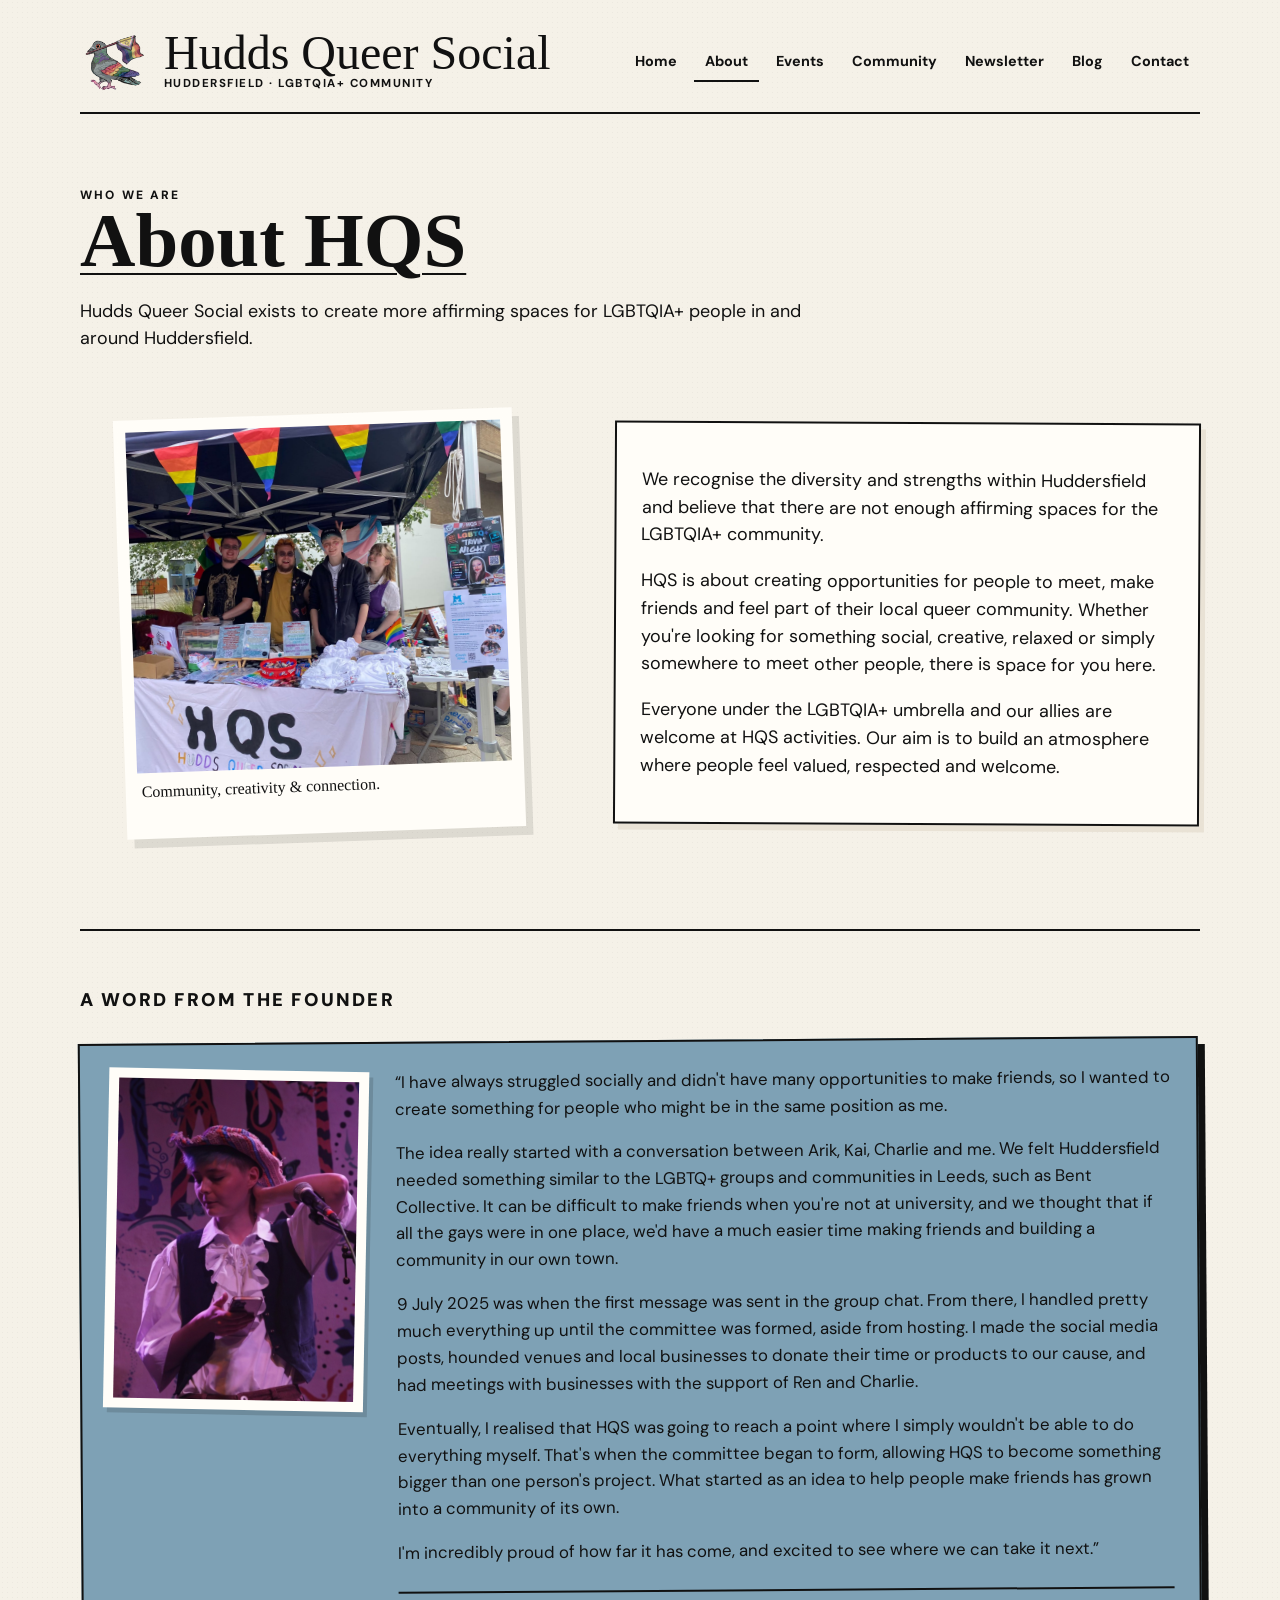
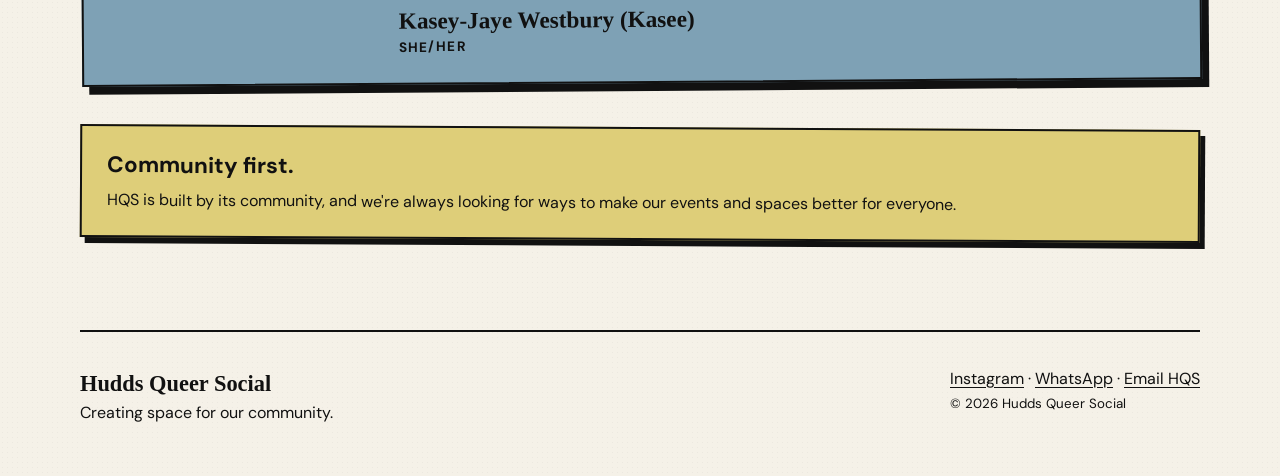
==== commit 6d579f1b: "Style About page intro box and founder heading" ====
--- a/about.html
+++ b/about.html
@@ -1 +1 @@
-<!doctype html><html lang="en-GB"><head><meta charset="utf-8"><meta name="viewport" content="width=device-width, initial-scale=1"><title>About | Hudds Queer Social</title><meta name="description" content="Learn about Hudds Queer Social, why it was created and the people behind the community."><link rel="stylesheet" href="style.css"></head><body><div class="site"><header><div class="topline"><a class="brand" href="index.html"><img src="assets/hqs-logo.jpg" alt="Hudds Queer Social logo"><div><div class="brand-title">Hudds Queer Social</div><div class="brand-sub">Huddersfield · LGBTQIA+ Community</div></div></a><button class="menu-toggle" type="button" aria-label="Open navigation" aria-expanded="false" aria-controls="main-navigation" onclick="toggleMenu()">☰</button><nav id="main-navigation" aria-label="Main navigation"><a href="index.html">Home</a><a href="about.html" aria-current="page">About</a><a href="events.html">Events</a><a href="community.html">Community</a><a href="newsletter.html">Newsletter</a><a href="blog.html">Blog</a><a href="contact.html">Contact</a></nav></div></header><main class="page"><div class="kicker">Who we are</div><h1 class="page-title under">About HQS</h1><p class="page-intro">Hudds Queer Social exists to create more affirming spaces for LGBTQIA+ people in and around Huddersfield.</p><div class="about-grid"><figure class="polaroid"><img src="assets/community.jpg" alt="Hudds Queer Social community stall"><figcaption>Community, creativity &amp; connection.</figcaption></figure><div class="about-text"><p>We recognise the diversity and strengths within Huddersfield and believe that there are not enough affirming spaces for the LGBTQIA+ community.</p><p>HQS is about creating opportunities for people to meet, make friends and feel part of their local queer community. Whether you're looking for something social, creative, relaxed or simply somewhere to meet other people, there is space for you here.</p><p>Everyone under the LGBTQIA+ umbrella and our allies are welcome at HQS activities. Our aim is to build an atmosphere where people feel valued, respected and welcome.</p></div></div><section class="founder-section"><div class="kicker">A word from the founder</div><div class="founder-box"><div class="founder-image"><img src="assets/HQS_04.jpg" alt="Kasey-Jaye Westbury, founder of Hudds Queer Social"></div><div class="founder-content"><div class="founder-quote"><p>“I have always struggled socially and didn't have many opportunities to make friends, so I wanted to create something for people who might be in the same position as me.</p><p>The idea really started with a conversation between Arik, Kai, Charlie and me. We felt Huddersfield needed something similar to the LGBTQ+ groups and communities in Leeds, such as Bent Collective. It can be difficult to make friends when you're not at university, and we thought that if all the gays were in one place, we'd have a much easier time making friends and building a community in our own town.</p><p>9 July 2025 was when the first message was sent in the group chat. From there, I handled pretty much everything up until the committee was formed, aside from hosting. I made the social media posts, hounded venues and local businesses to donate their time or products to our cause, and had meetings with businesses with the support of Ren and Charlie.</p><p>Eventually, I realised that HQS was going to reach a point where I simply wouldn't be able to do everything myself. That's when the committee began to form, allowing HQS to become something bigger than one person's project. What started as an idea to help people make friends has grown into a community of its own.</p><p>I'm incredibly proud of how far it has come, and excited to see where we can take it next.”</p></div><div class="founder-name"><strong>Kasey-Jaye Westbury (Kasee)</strong><span>She/Her</span></div></div></div></section><div class="community-note"><strong>Community first.</strong><p>HQS is built by its community, and we're always looking for ways to make our events and spaces better for everyone.</p></div></main><footer><div><strong>Hudds Queer Social</strong><br>Creating space for our community.</div><div><a href="https://www.instagram.com/huddsqueersocial?stkn=bHljdDIxYmRwODU=" target="_blank" rel="noopener">Instagram</a> · <a href="https://chat.whatsapp.com/Cv9KtOcYGU1GMj9rd7Eqdg" target="_blank" rel="noopener">WhatsApp</a> · <a href="mailto:huddsqueersocial@gmail.com">Email HQS</a><br><small>© 2026 Hudds Queer Social</small></div></footer></div><script>function toggleMenu(){const nav=document.getElementById("main-navigation");const button=document.querySelector(".menu-toggle");const isOpen=nav.classList.toggle("menu-open");button.setAttribute("aria-expanded",isOpen);button.setAttribute("aria-label",isOpen?"Close navigation":"Open navigation");}</script></body></html>+<!doctype html><html lang="en-GB"><head><meta charset="utf-8"><meta name="viewport" content="width=device-width, initial-scale=1"><title>About | Hudds Queer Social</title><meta name="description" content="Learn about Hudds Queer Social, why it was created and the people behind the community."><link rel="stylesheet" href="style.css"><style>.about-page-box{background:var(--white);border:2px solid var(--ink);padding:25px;box-shadow:5px 6px 0 var(--paper-dark);transform:rotate(.3deg)}.founder-section>.kicker{font-size:1.15rem;font-weight:900;letter-spacing:.12em}@media(max-width:500px){.about-page-box{padding:20px}}</style></head><body><div class="site"><header><div class="topline"><a class="brand" href="index.html"><img src="assets/hqs-logo.jpg" alt="Hudds Queer Social logo"><div><div class="brand-title">Hudds Queer Social</div><div class="brand-sub">Huddersfield · LGBTQIA+ Community</div></div></a><button class="menu-toggle" type="button" aria-label="Open navigation" aria-expanded="false" aria-controls="main-navigation" onclick="toggleMenu()">☰</button><nav id="main-navigation" aria-label="Main navigation"><a href="index.html">Home</a><a href="about.html" aria-current="page">About</a><a href="events.html">Events</a><a href="community.html">Community</a><a href="newsletter.html">Newsletter</a><a href="blog.html">Blog</a><a href="contact.html">Contact</a></nav></div></header><main class="page"><div class="kicker">Who we are</div><h1 class="page-title under">About HQS</h1><p class="page-intro">Hudds Queer Social exists to create more affirming spaces for LGBTQIA+ people in and around Huddersfield.</p><div class="about-grid"><figure class="polaroid"><img src="assets/community.jpg" alt="Hudds Queer Social community stall"><figcaption>Community, creativity &amp; connection.</figcaption></figure><div class="about-text about-page-box"><p>We recognise the diversity and strengths within Huddersfield and believe that there are not enough affirming spaces for the LGBTQIA+ community.</p><p>HQS is about creating opportunities for people to meet, make friends and feel part of their local queer community. Whether you're looking for something social, creative, relaxed or simply somewhere to meet other people, there is space for you here.</p><p>Everyone under the LGBTQIA+ umbrella and our allies are welcome at HQS activities. Our aim is to build an atmosphere where people feel valued, respected and welcome.</p></div></div><section class="founder-section"><div class="kicker">A word from the founder</div><div class="founder-box"><div class="founder-image"><img src="assets/HQS_04.jpg" alt="Kasey-Jaye Westbury, founder of Hudds Queer Social"></div><div class="founder-content"><div class="founder-quote"><p>“I have always struggled socially and didn't have many opportunities to make friends, so I wanted to create something for people who might be in the same position as me.</p><p>The idea really started with a conversation between Arik, Kai, Charlie and me. We felt Huddersfield needed something similar to the LGBTQ+ groups and communities in Leeds, such as Bent Collective. It can be difficult to make friends when you're not at university, and we thought that if all the gays were in one place, we'd have a much easier time making friends and building a community in our own town.</p><p>9 July 2025 was when the first message was sent in the group chat. From there, I handled pretty much everything up until the committee was formed, aside from hosting. I made the social media posts, hounded venues and local businesses to donate their time or products to our cause, and had meetings with businesses with the support of Ren and Charlie.</p><p>Eventually, I realised that HQS was going to reach a point where I simply wouldn't be able to do everything myself. That's when the committee began to form, allowing HQS to become something bigger than one person's project. What started as an idea to help people make friends has grown into a community of its own.</p><p>I'm incredibly proud of how far it has come, and excited to see where we can take it next.”</p></div><div class="founder-name"><strong>Kasey-Jaye Westbury (Kasee)</strong><span>She/Her</span></div></div></div></section><div class="community-note"><strong>Community first.</strong><p>HQS is built by its community, and we're always looking for ways to make our events and spaces better for everyone.</p></div></main><footer><div><strong>Hudds Queer Social</strong><br>Creating space for our community.</div><div><a href="https://www.instagram.com/huddsqueersocial?stkn=bHljdDIxYmRwODU=" target="_blank" rel="noopener">Instagram</a> · <a href="https://chat.whatsapp.com/Cv9KtOcYGU1GMj9rd7Eqdg" target="_blank" rel="noopener">WhatsApp</a> · <a href="mailto:huddsqueersocial@gmail.com">Email HQS</a><br><small>© 2026 Hudds Queer Social</small></div></footer></div><script>function toggleMenu(){const nav=document.getElementById("main-navigation");const button=document.querySelector(".menu-toggle");const isOpen=nav.classList.toggle("menu-open");button.setAttribute("aria-expanded",isOpen);button.setAttribute("aria-label",isOpen?"Close navigation":"Open navigation");}</script></body></html>
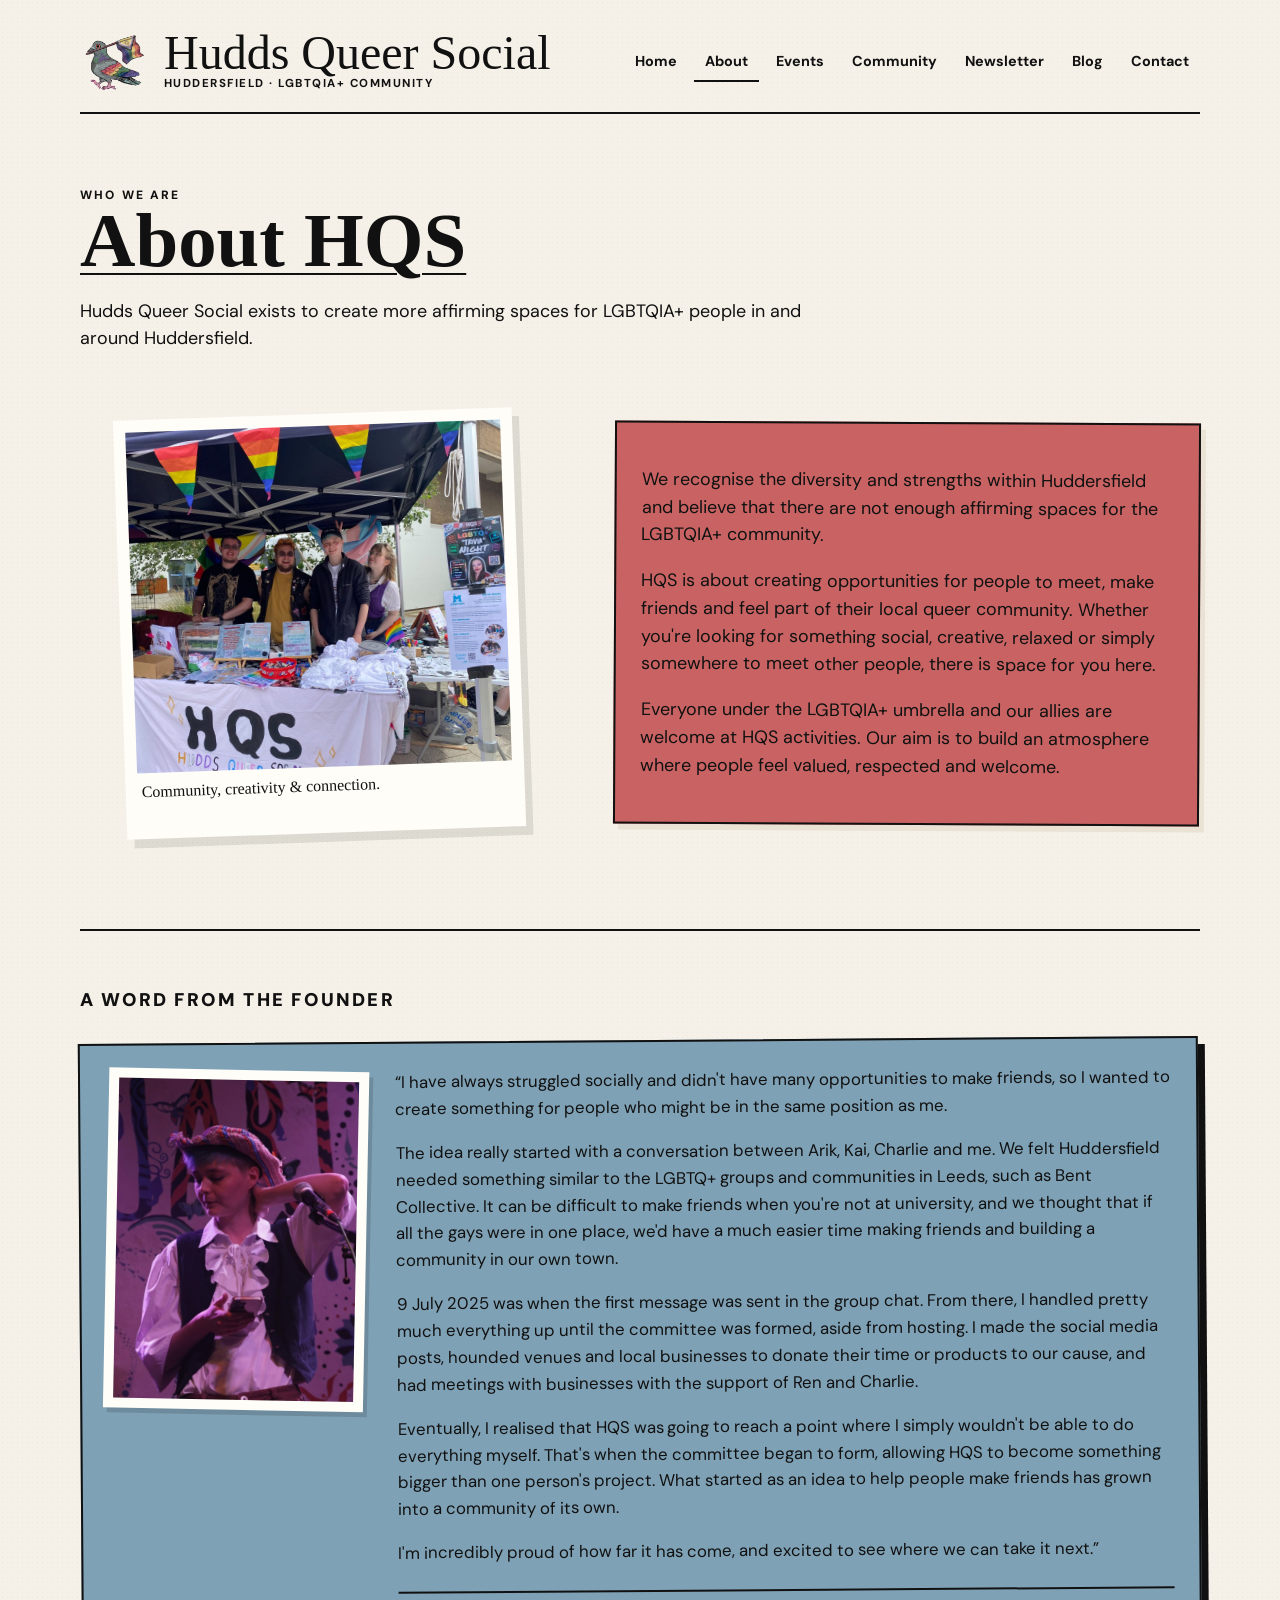
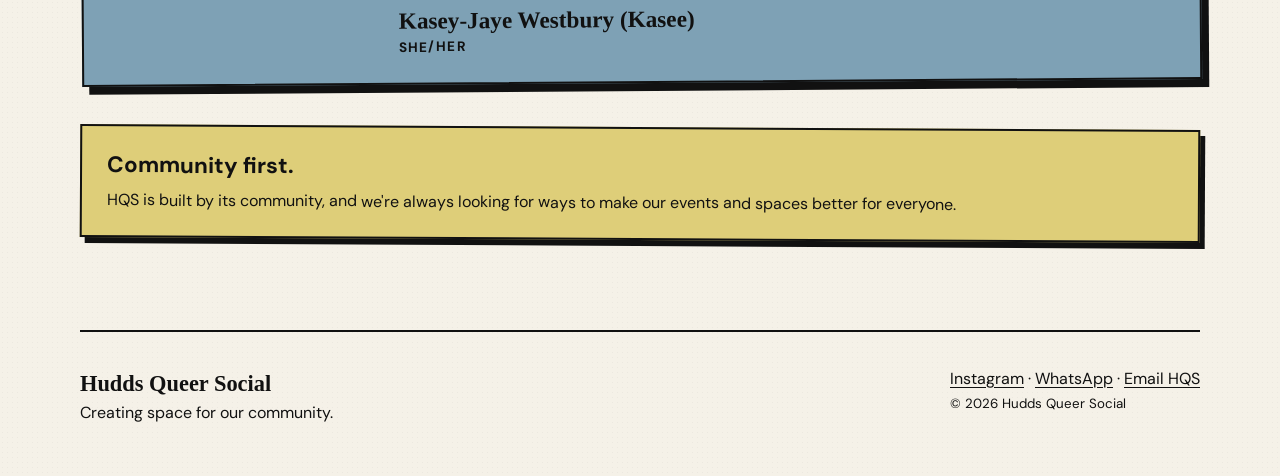
==== commit 6533098f: "Change About intro box to soft pink" ====
--- a/about.html
+++ b/about.html
@@ -1 +1 @@
-<!doctype html><html lang="en-GB"><head><meta charset="utf-8"><meta name="viewport" content="width=device-width, initial-scale=1"><title>About | Hudds Queer Social</title><meta name="description" content="Learn about Hudds Queer Social, why it was created and the people behind the community."><link rel="stylesheet" href="style.css"><style>.about-page-box{background:var(--white);border:2px solid var(--ink);padding:25px;box-shadow:5px 6px 0 var(--paper-dark);transform:rotate(.3deg)}.founder-section>.kicker{font-size:1.15rem;font-weight:900;letter-spacing:.12em}@media(max-width:500px){.about-page-box{padding:20px}}</style></head><body><div class="site"><header><div class="topline"><a class="brand" href="index.html"><img src="assets/hqs-logo.jpg" alt="Hudds Queer Social logo"><div><div class="brand-title">Hudds Queer Social</div><div class="brand-sub">Huddersfield · LGBTQIA+ Community</div></div></a><button class="menu-toggle" type="button" aria-label="Open navigation" aria-expanded="false" aria-controls="main-navigation" onclick="toggleMenu()">☰</button><nav id="main-navigation" aria-label="Main navigation"><a href="index.html">Home</a><a href="about.html" aria-current="page">About</a><a href="events.html">Events</a><a href="community.html">Community</a><a href="newsletter.html">Newsletter</a><a href="blog.html">Blog</a><a href="contact.html">Contact</a></nav></div></header><main class="page"><div class="kicker">Who we are</div><h1 class="page-title under">About HQS</h1><p class="page-intro">Hudds Queer Social exists to create more affirming spaces for LGBTQIA+ people in and around Huddersfield.</p><div class="about-grid"><figure class="polaroid"><img src="assets/community.jpg" alt="Hudds Queer Social community stall"><figcaption>Community, creativity &amp; connection.</figcaption></figure><div class="about-text about-page-box"><p>We recognise the diversity and strengths within Huddersfield and believe that there are not enough affirming spaces for the LGBTQIA+ community.</p><p>HQS is about creating opportunities for people to meet, make friends and feel part of their local queer community. Whether you're looking for something social, creative, relaxed or simply somewhere to meet other people, there is space for you here.</p><p>Everyone under the LGBTQIA+ umbrella and our allies are welcome at HQS activities. Our aim is to build an atmosphere where people feel valued, respected and welcome.</p></div></div><section class="founder-section"><div class="kicker">A word from the founder</div><div class="founder-box"><div class="founder-image"><img src="assets/HQS_04.jpg" alt="Kasey-Jaye Westbury, founder of Hudds Queer Social"></div><div class="founder-content"><div class="founder-quote"><p>“I have always struggled socially and didn't have many opportunities to make friends, so I wanted to create something for people who might be in the same position as me.</p><p>The idea really started with a conversation between Arik, Kai, Charlie and me. We felt Huddersfield needed something similar to the LGBTQ+ groups and communities in Leeds, such as Bent Collective. It can be difficult to make friends when you're not at university, and we thought that if all the gays were in one place, we'd have a much easier time making friends and building a community in our own town.</p><p>9 July 2025 was when the first message was sent in the group chat. From there, I handled pretty much everything up until the committee was formed, aside from hosting. I made the social media posts, hounded venues and local businesses to donate their time or products to our cause, and had meetings with businesses with the support of Ren and Charlie.</p><p>Eventually, I realised that HQS was going to reach a point where I simply wouldn't be able to do everything myself. That's when the committee began to form, allowing HQS to become something bigger than one person's project. What started as an idea to help people make friends has grown into a community of its own.</p><p>I'm incredibly proud of how far it has come, and excited to see where we can take it next.”</p></div><div class="founder-name"><strong>Kasey-Jaye Westbury (Kasee)</strong><span>She/Her</span></div></div></div></section><div class="community-note"><strong>Community first.</strong><p>HQS is built by its community, and we're always looking for ways to make our events and spaces better for everyone.</p></div></main><footer><div><strong>Hudds Queer Social</strong><br>Creating space for our community.</div><div><a href="https://www.instagram.com/huddsqueersocial?stkn=bHljdDIxYmRwODU=" target="_blank" rel="noopener">Instagram</a> · <a href="https://chat.whatsapp.com/Cv9KtOcYGU1GMj9rd7Eqdg" target="_blank" rel="noopener">WhatsApp</a> · <a href="mailto:huddsqueersocial@gmail.com">Email HQS</a><br><small>© 2026 Hudds Queer Social</small></div></footer></div><script>function toggleMenu(){const nav=document.getElementById("main-navigation");const button=document.querySelector(".menu-toggle");const isOpen=nav.classList.toggle("menu-open");button.setAttribute("aria-expanded",isOpen);button.setAttribute("aria-label",isOpen?"Close navigation":"Open navigation");}</script></body></html>+<!doctype html><html lang="en-GB"><head><meta charset="utf-8"><meta name="viewport" content="width=device-width, initial-scale=1"><title>About | Hudds Queer Social</title><meta name="description" content="Learn about Hudds Queer Social, why it was created and the people behind the community."><link rel="stylesheet" href="style.css"><style>.about-page-box{background:var(--pink);border:2px solid var(--ink);padding:25px;box-shadow:5px 6px 0 var(--paper-dark);transform:rotate(.3deg)}.founder-section>.kicker{font-size:1.15rem;font-weight:900;letter-spacing:.12em}@media(max-width:500px){.about-page-box{padding:20px}}</style></head><body><div class="site"><header><div class="topline"><a class="brand" href="index.html"><img src="assets/hqs-logo.jpg" alt="Hudds Queer Social logo"><div><div class="brand-title">Hudds Queer Social</div><div class="brand-sub">Huddersfield · LGBTQIA+ Community</div></div></a><button class="menu-toggle" type="button" aria-label="Open navigation" aria-expanded="false" aria-controls="main-navigation" onclick="toggleMenu()">☰</button><nav id="main-navigation" aria-label="Main navigation"><a href="index.html">Home</a><a href="about.html" aria-current="page">About</a><a href="events.html">Events</a><a href="community.html">Community</a><a href="newsletter.html">Newsletter</a><a href="blog.html">Blog</a><a href="contact.html">Contact</a></nav></div></header><main class="page"><div class="kicker">Who we are</div><h1 class="page-title under">About HQS</h1><p class="page-intro">Hudds Queer Social exists to create more affirming spaces for LGBTQIA+ people in and around Huddersfield.</p><div class="about-grid"><figure class="polaroid"><img src="assets/community.jpg" alt="Hudds Queer Social community stall"><figcaption>Community, creativity &amp; connection.</figcaption></figure><div class="about-text about-page-box"><p>We recognise the diversity and strengths within Huddersfield and believe that there are not enough affirming spaces for the LGBTQIA+ community.</p><p>HQS is about creating opportunities for people to meet, make friends and feel part of their local queer community. Whether you're looking for something social, creative, relaxed or simply somewhere to meet other people, there is space for you here.</p><p>Everyone under the LGBTQIA+ umbrella and our allies are welcome at HQS activities. Our aim is to build an atmosphere where people feel valued, respected and welcome.</p></div></div><section class="founder-section"><div class="kicker">A word from the founder</div><div class="founder-box"><div class="founder-image"><img src="assets/HQS_04.jpg" alt="Kasey-Jaye Westbury, founder of Hudds Queer Social"></div><div class="founder-content"><div class="founder-quote"><p>“I have always struggled socially and didn't have many opportunities to make friends, so I wanted to create something for people who might be in the same position as me.</p><p>The idea really started with a conversation between Arik, Kai, Charlie and me. We felt Huddersfield needed something similar to the LGBTQ+ groups and communities in Leeds, such as Bent Collective. It can be difficult to make friends when you're not at university, and we thought that if all the gays were in one place, we'd have a much easier time making friends and building a community in our own town.</p><p>9 July 2025 was when the first message was sent in the group chat. From there, I handled pretty much everything up until the committee was formed, aside from hosting. I made the social media posts, hounded venues and local businesses to donate their time or products to our cause, and had meetings with businesses with the support of Ren and Charlie.</p><p>Eventually, I realised that HQS was going to reach a point where I simply wouldn't be able to do everything myself. That's when the committee began to form, allowing HQS to become something bigger than one person's project. What started as an idea to help people make friends has grown into a community of its own.</p><p>I'm incredibly proud of how far it has come, and excited to see where we can take it next.”</p></div><div class="founder-name"><strong>Kasey-Jaye Westbury (Kasee)</strong><span>She/Her</span></div></div></div></section><div class="community-note"><strong>Community first.</strong><p>HQS is built by its community, and we're always looking for ways to make our events and spaces better for everyone.</p></div></main><footer><div><strong>Hudds Queer Social</strong><br>Creating space for our community.</div><div><a href="https://www.instagram.com/huddsqueersocial?stkn=bHljdDIxYmRwODU=" target="_blank" rel="noopener">Instagram</a> · <a href="https://chat.whatsapp.com/Cv9KtOcYGU1GMj9rd7Eqdg" target="_blank" rel="noopener">WhatsApp</a> · <a href="mailto:huddsqueersocial@gmail.com">Email HQS</a><br><small>© 2026 Hudds Queer Social</small></div></footer></div><script>function toggleMenu(){const nav=document.getElementById("main-navigation");const button=document.querySelector(".menu-toggle");const isOpen=nav.classList.toggle("menu-open");button.setAttribute("aria-expanded",isOpen);button.setAttribute("aria-label",isOpen?"Close navigation":"Open navigation");}</script></body></html>
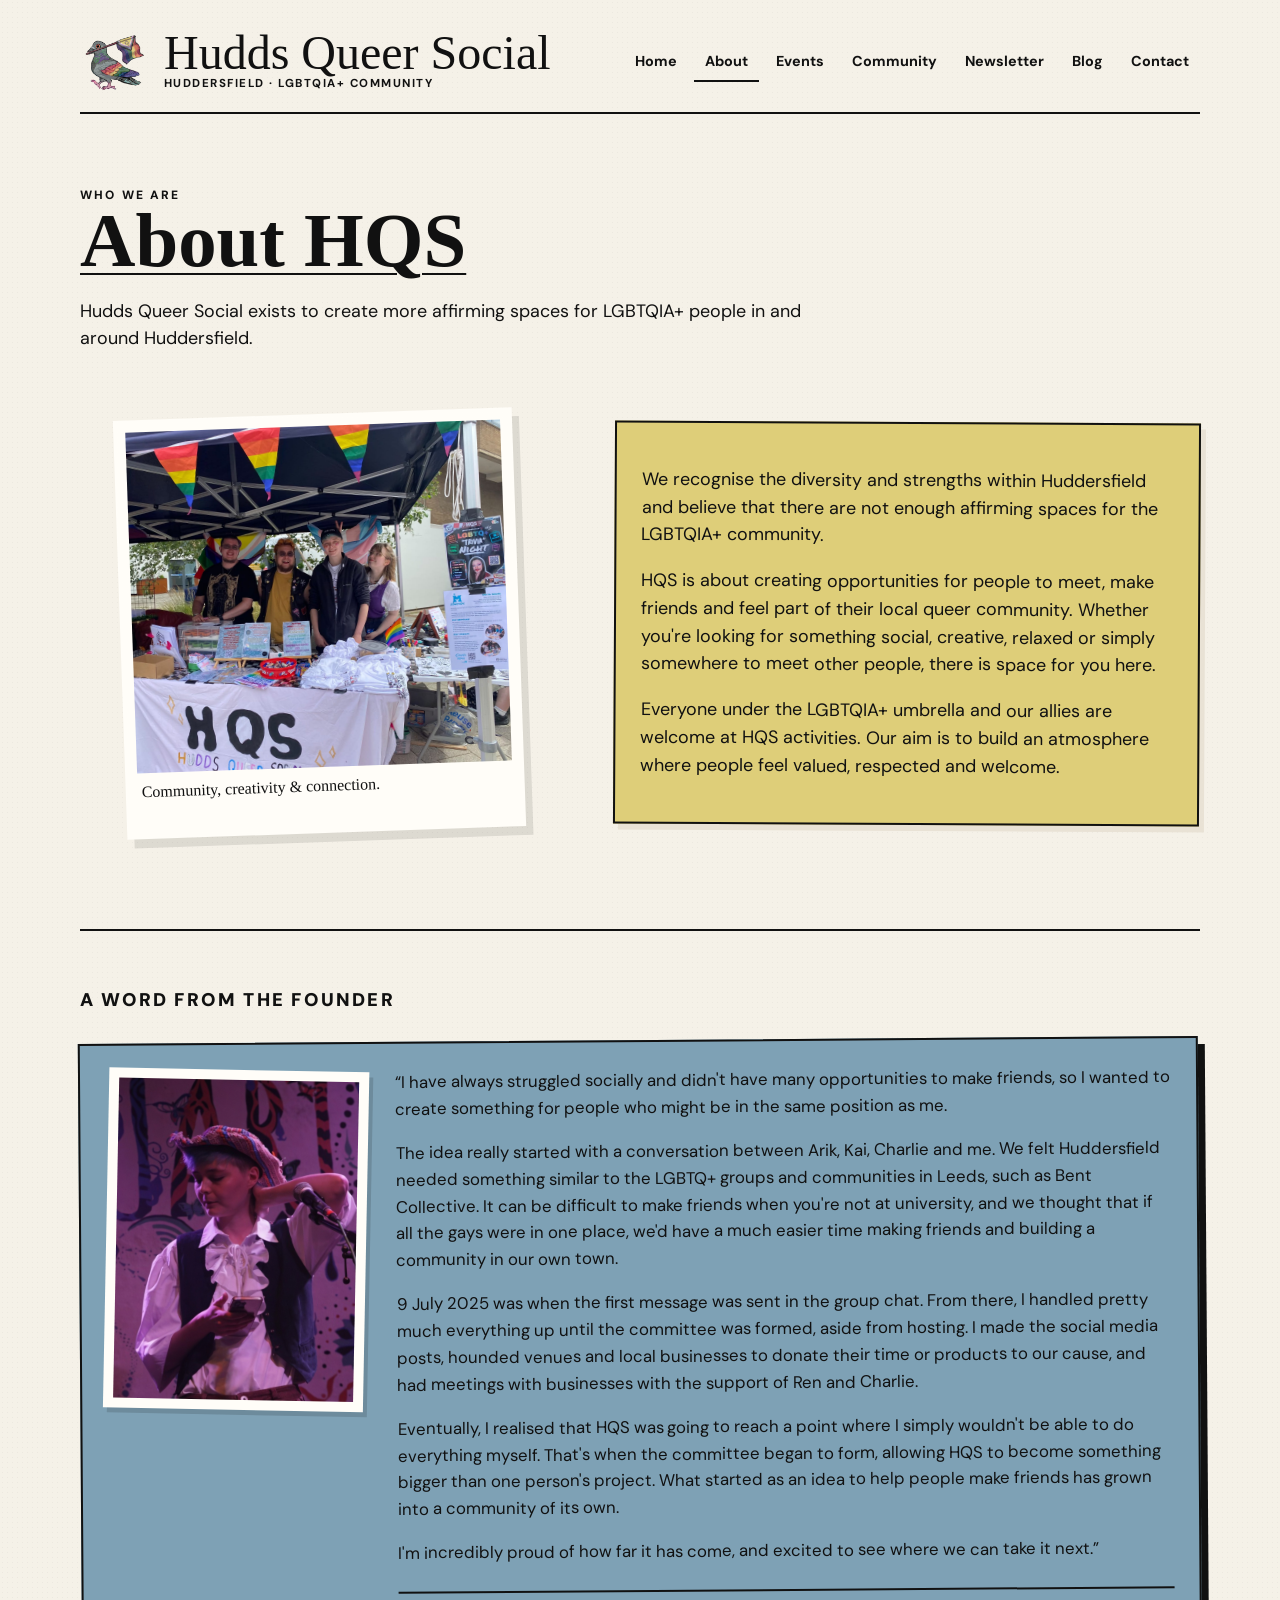
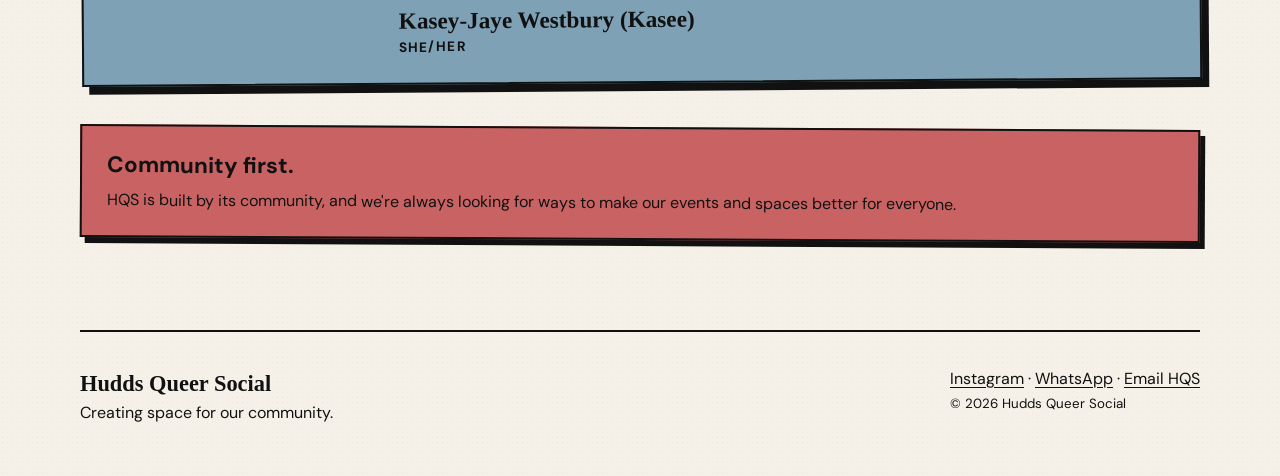
==== commit 804ced72: "Set About top box yellow and final box pink" ====
--- a/about.html
+++ b/about.html
@@ -1 +1 @@
-<!doctype html><html lang="en-GB"><head><meta charset="utf-8"><meta name="viewport" content="width=device-width, initial-scale=1"><title>About | Hudds Queer Social</title><meta name="description" content="Learn about Hudds Queer Social, why it was created and the people behind the community."><link rel="stylesheet" href="style.css"><style>.about-page-box{background:var(--pink);border:2px solid var(--ink);padding:25px;box-shadow:5px 6px 0 var(--paper-dark);transform:rotate(.3deg)}.founder-section>.kicker{font-size:1.15rem;font-weight:900;letter-spacing:.12em}@media(max-width:500px){.about-page-box{padding:20px}}</style></head><body><div class="site"><header><div class="topline"><a class="brand" href="index.html"><img src="assets/hqs-logo.jpg" alt="Hudds Queer Social logo"><div><div class="brand-title">Hudds Queer Social</div><div class="brand-sub">Huddersfield · LGBTQIA+ Community</div></div></a><button class="menu-toggle" type="button" aria-label="Open navigation" aria-expanded="false" aria-controls="main-navigation" onclick="toggleMenu()">☰</button><nav id="main-navigation" aria-label="Main navigation"><a href="index.html">Home</a><a href="about.html" aria-current="page">About</a><a href="events.html">Events</a><a href="community.html">Community</a><a href="newsletter.html">Newsletter</a><a href="blog.html">Blog</a><a href="contact.html">Contact</a></nav></div></header><main class="page"><div class="kicker">Who we are</div><h1 class="page-title under">About HQS</h1><p class="page-intro">Hudds Queer Social exists to create more affirming spaces for LGBTQIA+ people in and around Huddersfield.</p><div class="about-grid"><figure class="polaroid"><img src="assets/community.jpg" alt="Hudds Queer Social community stall"><figcaption>Community, creativity &amp; connection.</figcaption></figure><div class="about-text about-page-box"><p>We recognise the diversity and strengths within Huddersfield and believe that there are not enough affirming spaces for the LGBTQIA+ community.</p><p>HQS is about creating opportunities for people to meet, make friends and feel part of their local queer community. Whether you're looking for something social, creative, relaxed or simply somewhere to meet other people, there is space for you here.</p><p>Everyone under the LGBTQIA+ umbrella and our allies are welcome at HQS activities. Our aim is to build an atmosphere where people feel valued, respected and welcome.</p></div></div><section class="founder-section"><div class="kicker">A word from the founder</div><div class="founder-box"><div class="founder-image"><img src="assets/HQS_04.jpg" alt="Kasey-Jaye Westbury, founder of Hudds Queer Social"></div><div class="founder-content"><div class="founder-quote"><p>“I have always struggled socially and didn't have many opportunities to make friends, so I wanted to create something for people who might be in the same position as me.</p><p>The idea really started with a conversation between Arik, Kai, Charlie and me. We felt Huddersfield needed something similar to the LGBTQ+ groups and communities in Leeds, such as Bent Collective. It can be difficult to make friends when you're not at university, and we thought that if all the gays were in one place, we'd have a much easier time making friends and building a community in our own town.</p><p>9 July 2025 was when the first message was sent in the group chat. From there, I handled pretty much everything up until the committee was formed, aside from hosting. I made the social media posts, hounded venues and local businesses to donate their time or products to our cause, and had meetings with businesses with the support of Ren and Charlie.</p><p>Eventually, I realised that HQS was going to reach a point where I simply wouldn't be able to do everything myself. That's when the committee began to form, allowing HQS to become something bigger than one person's project. What started as an idea to help people make friends has grown into a community of its own.</p><p>I'm incredibly proud of how far it has come, and excited to see where we can take it next.”</p></div><div class="founder-name"><strong>Kasey-Jaye Westbury (Kasee)</strong><span>She/Her</span></div></div></div></section><div class="community-note"><strong>Community first.</strong><p>HQS is built by its community, and we're always looking for ways to make our events and spaces better for everyone.</p></div></main><footer><div><strong>Hudds Queer Social</strong><br>Creating space for our community.</div><div><a href="https://www.instagram.com/huddsqueersocial?stkn=bHljdDIxYmRwODU=" target="_blank" rel="noopener">Instagram</a> · <a href="https://chat.whatsapp.com/Cv9KtOcYGU1GMj9rd7Eqdg" target="_blank" rel="noopener">WhatsApp</a> · <a href="mailto:huddsqueersocial@gmail.com">Email HQS</a><br><small>© 2026 Hudds Queer Social</small></div></footer></div><script>function toggleMenu(){const nav=document.getElementById("main-navigation");const button=document.querySelector(".menu-toggle");const isOpen=nav.classList.toggle("menu-open");button.setAttribute("aria-expanded",isOpen);button.setAttribute("aria-label",isOpen?"Close navigation":"Open navigation");}</script></body></html>+<!doctype html><html lang="en-GB"><head><meta charset="utf-8"><meta name="viewport" content="width=device-width, initial-scale=1"><title>About | Hudds Queer Social</title><meta name="description" content="Learn about Hudds Queer Social, why it was created and the people behind the community."><link rel="stylesheet" href="style.css"><style>.about-page-box{background:var(--yellow);border:2px solid var(--ink);padding:25px;box-shadow:5px 6px 0 var(--paper-dark);transform:rotate(.3deg)}.founder-section>.kicker{font-size:1.15rem;font-weight:900;letter-spacing:.12em}.community-note{background:var(--pink)}@media(max-width:500px){.about-page-box{padding:20px}}</style></head><body><div class="site"><header><div class="topline"><a class="brand" href="index.html"><img src="assets/hqs-logo.jpg" alt="Hudds Queer Social logo"><div><div class="brand-title">Hudds Queer Social</div><div class="brand-sub">Huddersfield · LGBTQIA+ Community</div></div></a><button class="menu-toggle" type="button" aria-label="Open navigation" aria-expanded="false" aria-controls="main-navigation" onclick="toggleMenu()">☰</button><nav id="main-navigation" aria-label="Main navigation"><a href="index.html">Home</a><a href="about.html" aria-current="page">About</a><a href="events.html">Events</a><a href="community.html">Community</a><a href="newsletter.html">Newsletter</a><a href="blog.html">Blog</a><a href="contact.html">Contact</a></nav></div></header><main class="page"><div class="kicker">Who we are</div><h1 class="page-title under">About HQS</h1><p class="page-intro">Hudds Queer Social exists to create more affirming spaces for LGBTQIA+ people in and around Huddersfield.</p><div class="about-grid"><figure class="polaroid"><img src="assets/community.jpg" alt="Hudds Queer Social community stall"><figcaption>Community, creativity &amp; connection.</figcaption></figure><div class="about-text about-page-box"><p>We recognise the diversity and strengths within Huddersfield and believe that there are not enough affirming spaces for the LGBTQIA+ community.</p><p>HQS is about creating opportunities for people to meet, make friends and feel part of their local queer community. Whether you're looking for something social, creative, relaxed or simply somewhere to meet other people, there is space for you here.</p><p>Everyone under the LGBTQIA+ umbrella and our allies are welcome at HQS activities. Our aim is to build an atmosphere where people feel valued, respected and welcome.</p></div></div><section class="founder-section"><div class="kicker">A word from the founder</div><div class="founder-box"><div class="founder-image"><img src="assets/HQS_04.jpg" alt="Kasey-Jaye Westbury, founder of Hudds Queer Social"></div><div class="founder-content"><div class="founder-quote"><p>“I have always struggled socially and didn't have many opportunities to make friends, so I wanted to create something for people who might be in the same position as me.</p><p>The idea really started with a conversation between Arik, Kai, Charlie and me. We felt Huddersfield needed something similar to the LGBTQ+ groups and communities in Leeds, such as Bent Collective. It can be difficult to make friends when you're not at university, and we thought that if all the gays were in one place, we'd have a much easier time making friends and building a community in our own town.</p><p>9 July 2025 was when the first message was sent in the group chat. From there, I handled pretty much everything up until the committee was formed, aside from hosting. I made the social media posts, hounded venues and local businesses to donate their time or products to our cause, and had meetings with businesses with the support of Ren and Charlie.</p><p>Eventually, I realised that HQS was going to reach a point where I simply wouldn't be able to do everything myself. That's when the committee began to form, allowing HQS to become something bigger than one person's project. What started as an idea to help people make friends has grown into a community of its own.</p><p>I'm incredibly proud of how far it has come, and excited to see where we can take it next.”</p></div><div class="founder-name"><strong>Kasey-Jaye Westbury (Kasee)</strong><span>She/Her</span></div></div></div></section><div class="community-note"><strong>Community first.</strong><p>HQS is built by its community, and we're always looking for ways to make our events and spaces better for everyone.</p></div></main><footer><div><strong>Hudds Queer Social</strong><br>Creating space for our community.</div><div><a href="https://www.instagram.com/huddsqueersocial?stkn=bHljdDIxYmRwODU=" target="_blank" rel="noopener">Instagram</a> · <a href="https://chat.whatsapp.com/Cv9KtOcYGU1GMj9rd7Eqdg" target="_blank" rel="noopener">WhatsApp</a> · <a href="mailto:huddsqueersocial@gmail.com">Email HQS</a><br><small>© 2026 Hudds Queer Social</small></div></footer></div><script>function toggleMenu(){const nav=document.getElementById("main-navigation");const button=document.querySelector(".menu-toggle");const isOpen=nav.classList.toggle("menu-open");button.setAttribute("aria-expanded",isOpen);button.setAttribute("aria-label",isOpen?"Close navigation":"Open navigation");}</script></body></html>
